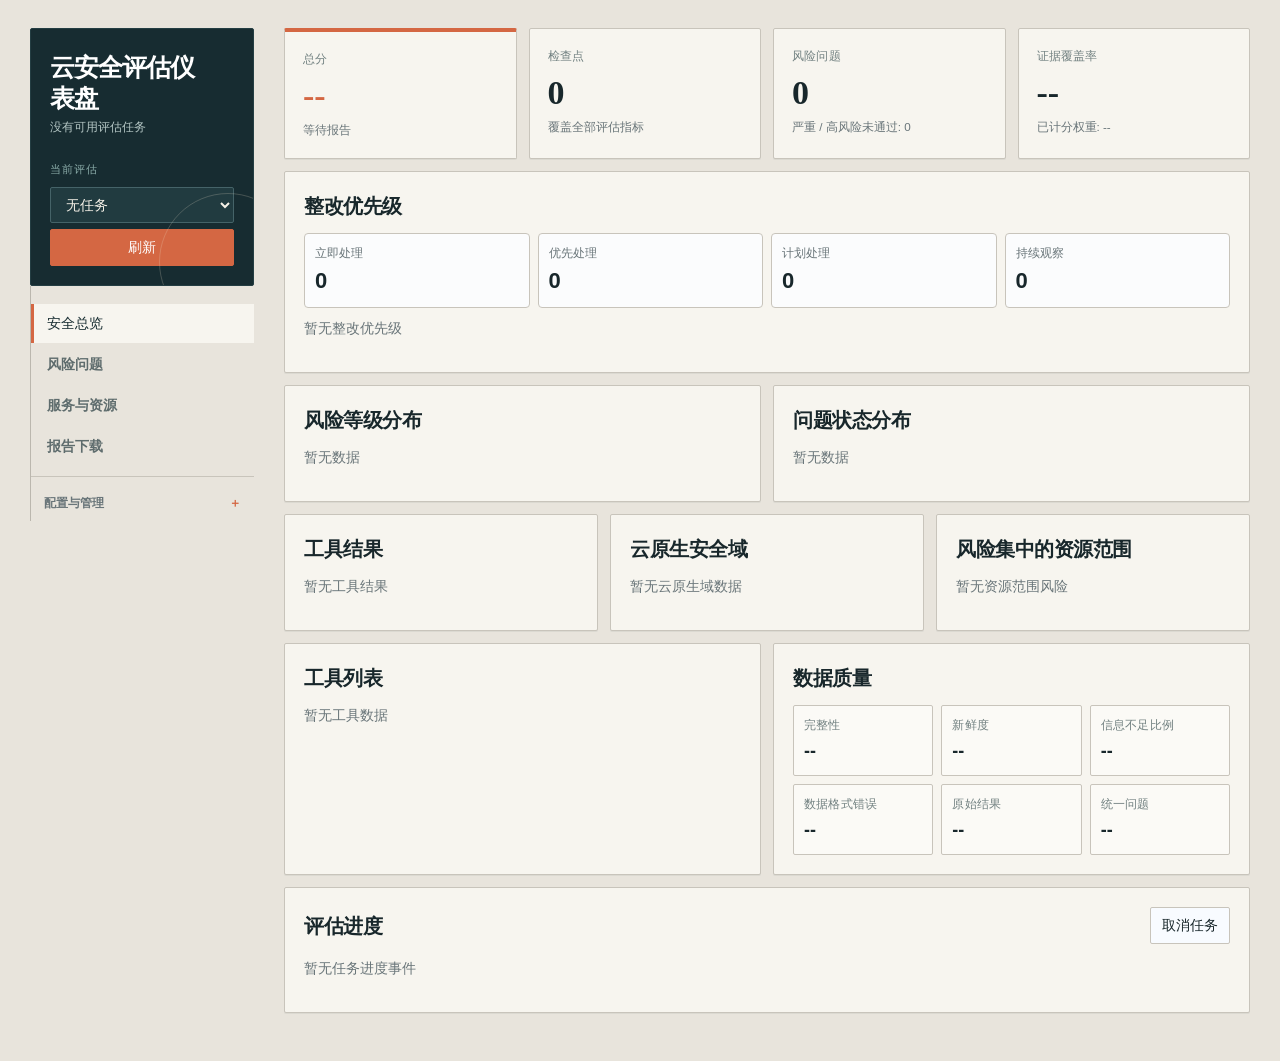
==== apps/web/static/index.html @ 87f77dbb "fix: remove middleware concepts from frontend navigation" ====
<!doctype html>
<html lang="zh-CN">
  <head>
    <meta charset="utf-8" />
    <meta name="viewport" content="width=device-width, initial-scale=1" />
    <title>云安全评估仪表盘</title>
    <link rel="stylesheet" href="./styles.css" />
  </head>
  <body>
    <div class="app-shell">
      <header class="topbar">
        <div>
          <h1>云安全评估仪表盘</h1>
          <p id="taskMeta">等待加载评估任务</p>
        </div>
        <div class="task-picker">
          <label for="taskSelect">当前评估</label>
          <select id="taskSelect"></select>
          <button id="refreshBtn" type="button">刷新</button>
        </div>
      </header>

      <nav class="tabs" aria-label="工作台页面">
        <button class="tab active" data-route="overview" type="button">安全总览</button>
        <button class="tab tab-outcome" data-route="findings" type="button">风险问题</button>
        <button class="tab tab-outcome" data-route="observability" type="button">服务与资源</button>
        <button class="tab tab-outcome" data-route="report" type="button">报告下载</button>
        <details class="nav-secondary">
          <summary>配置与管理</summary>
          <div class="nav-secondary-list">
            <button class="tab tab-secondary" data-route="targets" type="button">目标设置</button>
            <button class="tab tab-secondary" data-route="cloudnative" type="button">云原生检查</button>
            <button class="tab tab-secondary" data-route="api" type="button">API 工具</button>
            <button class="tab tab-secondary" data-route="smart" type="button">智算云工具</button>
            <button class="tab tab-secondary" data-route="metrics" type="button">评估指标</button>
          </div>
        </details>
      </nav>

      <main>
        <section id="overview" class="view active">
          <div class="summary-grid">
            <article class="metric-card score-card">
              <span>总分</span>
              <strong id="overallScore">--</strong>
              <small id="conclusion">--</small>
            </article>
            <article class="metric-card"><span>检查点</span><strong id="checkpointTotal">--</strong><small>覆盖全部评估指标</small></article>
            <article class="metric-card"><span>风险问题</span><strong id="findingTotal">--</strong><small id="criticalHigh">--</small></article>
            <article class="metric-card"><span>证据覆盖率</span><strong id="evidenceCoverage">--</strong><small id="scoredWeight">--</small></article>
          </div>
          <section class="panel remediation-panel">
            <h2>整改优先级</h2>
            <div id="prioritySummary" class="priority-summary"></div>
            <div id="priorityList" class="priority-list"></div>
          </section>
          <div class="dashboard-grid two">
            <section class="panel"><h2>风险等级分布</h2><div id="severityBars" class="bars"></div></section>
            <section class="panel"><h2>问题状态分布</h2><div id="statusBars" class="bars"></div></section>
          </div>
          <div class="dashboard-grid three">
            <section class="panel"><h2>工具结果</h2><div id="toolScoreGrid" class="score-list"></div></section>
            <section class="panel"><h2>云原生安全域</h2><div id="domainRadar" class="domain-list"></div></section>
            <section class="panel"><h2>风险集中的资源范围</h2><div id="namespaceRisks" class="risk-list"></div></section>
          </div>
          <div class="dashboard-grid two">
            <section class="panel"><h2>工具列表</h2><div id="toolList" class="tool-list"></div></section>
            <section class="panel"><h2>数据质量</h2><div id="qualityGrid" class="quality-grid"></div></section>
          </div>
          <section class="panel progress-panel">
            <div class="section-head"><h2>评估进度</h2><button id="cancelTaskBtn" type="button">取消任务</button></div>
            <div id="progressTimeline" class="timeline"></div>
          </section>
        </section>

        <section id="observability" class="view">
          <div class="feature-hero observability-hero">
            <div>
              <span class="eyebrow">服务关系与风险定位</span>
              <h2>看清服务如何互相影响</h2>
              <p>用更直观的方式查看服务、资源和权限风险。链路数据接入后，可继续查看一次请求经过了哪些服务、哪里耗时、哪里出错。</p>
            </div>
            <div class="hero-badge"><strong id="observabilityAssetCount">--</strong><span>关联资源</span></div>
          </div>
          <div id="observabilityStats" class="summary-grid compact-grid"></div>
          <div class="observability-grid">
            <section class="panel topology-panel">
              <div class="section-head"><div><span class="eyebrow">资源关系</span><h2>服务与资源分布</h2></div><span class="muted">依据当前评估结果</span></div>
              <div class="topology-legend"><span><i class="legend-dot safe"></i>正常</span><span><i class="legend-dot risk"></i>存在风险</span><span><i class="legend-dot unknown"></i>信息不足</span></div>
              <div id="serviceTopology" class="service-topology"></div>
            </section>
            <section class="panel trace-panel">
              <div class="section-head"><div><span class="eyebrow">调用链路</span><h2>一次请求的经过</h2></div><span class="status-note">待接入链路数据</span></div>
              <div id="traceWaterfall" class="trace-waterfall"></div>
            </section>
          </div>
          <div class="observability-grid">
            <section class="panel asset-overview-panel">
              <div class="section-head"><div><span class="eyebrow">资源清单</span><h2>重点资源</h2></div><button class="ghost-button" data-route-jump="findings" type="button">查看全部问题</button></div>
              <div id="assetOverview" class="asset-overview"></div>
            </section>
            <section class="panel policy-overview-panel">
              <div class="section-head"><div><span class="eyebrow">访问权限</span><h2>权限风险摘要</h2></div><button class="ghost-button" data-route-jump="cloudnative" type="button">查看权限详情</button></div>
              <div id="policyOverview" class="policy-overview"></div>
            </section>
          </div>
        </section>


        <section id="targets" class="view">
          <div class="dashboard-grid two">
            <section class="panel">
              <h2>目标导入</h2>
              <div class="form-grid">
                <input id="targetName" type="text" placeholder="目标名称" value="PVE K8s 靶场" />
                <select id="targetMode" aria-label="连接方式">
                  <option value="pve_ssh">PVE 主机连接</option>
                  <option value="manifest">Manifest 目录</option>
                  <option value="kubeconfig">Kubeconfig 文件</option>
                </select>
                <input id="targetManifest" type="text" placeholder="配置目录路径" value="ops/cnsec-lab/manifests" />
                <input id="targetPveSsh" type="text" placeholder="PVE 主机别名" value="cloudnative-env" />
                <input id="targetControlPlane" type="text" placeholder="控制面 IP 地址" value="10.20.0.11" />
                <input id="targetSshKey" type="text" placeholder="SSH 密钥路径" value="/root/.ssh/agent_lab" />
                <input id="targetSshUser" type="text" placeholder="SSH 登录用户" value="agent" />
                <input id="targetLabels" type="text" placeholder='目标标签 JSON，例如 {"env":"demo"}' value='{"env":"demo"}' />
                <button id="createTargetBtn" type="button">保存目标</button>
              </div>
            </section>
            <section class="panel">
              <h2>创建评估任务</h2>
              <div class="form-grid">
                <select id="targetSelect"></select>
                <input id="newTaskId" type="text" placeholder="评估任务名称" value="dashboard-target-demo" />
                <select id="newTaskProfile">
                  <option value="all_tools_demo">全工具演示</option>
                  <option value="cloud_native_full">云原生全量检查</option>
                </select>
                <button id="createAssessmentBtn" type="button">创建并运行</button>
              </div>
            </section>
          </div>
          <section class="panel targets-panel">
            <h2>目标列表</h2>
            <div class="table-wrap"><table><thead><tr><th>编号</th><th>名称</th><th>类型</th><th>连接方式</th><th>连接状态</th><th>标签</th><th>操作</th></tr></thead><tbody id="targetRows"></tbody></table></div>
          </section>
        </section>

        <section id="cloudnative" class="view">
          <div class="section-head"><h2>云原生安全检查</h2><input id="checkpointSearch" type="search" placeholder="搜索二级模块或三级模块" /></div>
          <div class="table-wrap"><table><thead><tr><th>二级模块</th><th>三级模块</th><th>权重</th><th>状态</th><th>得分</th><th>问题数</th></tr></thead><tbody id="checkpointRows"></tbody></table></div>
          <section class="panel rbac-panel">
            <div class="section-head"><h2>权限关系</h2><span id="rbacSummary" class="muted">等待加载</span></div>
            <div class="filters rbac-filters">
              <input id="rbacSubjectFilter" type="search" placeholder="主体名称" />
              <input id="rbacResourceFilter" type="search" placeholder="资源名称" />
              <input id="rbacVerbFilter" type="search" placeholder="可执行操作" />
              <input id="rbacScopeFilter" type="search" placeholder="作用范围" />
              <label class="check-row"><input id="rbacDangerousOnly" type="checkbox" checked /> 仅显示高风险</label>
            </div>
            <div class="table-wrap"><table><thead><tr><th>主体</th><th>范围</th><th>角色</th><th>资源</th><th>操作</th><th>需要关注的原因</th></tr></thead><tbody id="rbacRows"></tbody></table></div>
          </section>
        </section>

        <section id="api" class="view">
          <section class="panel stub-panel">
            <h2>API 工具结果（待接入）</h2>
            <div id="apiStubStats" class="stub-grid"></div>
            <div id="apiStubDetails" class="stub-details"></div>
          </section>
        </section>

        <section id="smart" class="view">
          <section class="panel stub-panel">
            <h2>智算云工具结果（待接入）</h2>
            <div id="smartStubStats" class="stub-grid"></div>
            <div id="smartStubDetails" class="stub-details"></div>
          </section>
        </section>

        <section id="metrics" class="view">
          <section class="panel">
            <div class="section-head"><h2>新增手工指标</h2><span class="muted">用于补充标书变更、人工检查项或临时验收指标</span></div>
            <div class="form-grid metric-form">
              <input id="manualCheckpointId" type="text" placeholder="指标 ID，例如 MANUAL-1" />
              <input id="manualTenderNo" type="number" placeholder="标书序号" value="2001" />
              <input id="manualCheckpointName" type="text" placeholder="指标名称" />
              <input id="manualRuleGroup" type="text" placeholder="规则组，例如 MANUAL-RULE" />
              <input id="manualDomain" type="text" placeholder="指标域" value="人工补充指标" />
              <input id="manualWeight" type="number" step="0.1" min="0" placeholder="权重" value="1" />
              <input id="manualDimensions" type="text" placeholder='维度 JSON，例如 ["人工录入"]' value='["人工录入"]' />
              <input id="manualDataSources" type="text" placeholder='数据源 JSON，例如 ["operator"]' value='["operator"]' />
              <input id="manualApplicability" type="text" placeholder='适用范围 JSON，例如 {"scope":"demo"}' value='{"scope":"manual"}' />
              <input id="manualRuleEnabled" type="text" placeholder='规则启用 JSON，例如 {"MANUAL-RULE":true}' value='{}' />
              <label class="check-row"><input id="manualEnabled" type="checkbox" checked /> 启用</label>
              <button id="createCheckpointBtn" type="button">新增指标</button>
            </div>
          </section>
          <section class="panel">
            <div class="section-head"><h2>指标管理 / 权重</h2><span class="muted">保存权重后会重算当前任务报告摘要</span></div>
            <div class="table-wrap"><table><thead><tr><th>检查点</th><th>指标域</th><th>启用</th><th>当前权重</th><th>建议权重</th><th>适用范围</th><th>规则启用</th><th>操作</th></tr></thead><tbody id="metricRows"></tbody></table></div>
          </section>
        </section>

        <section id="findings" class="view">
          <section class="filters">
            <select id="toolFilter"><option value="">全部来源工具</option></select>
            <select id="checkpointFilter"><option value="">全部检查项</option></select>
            <select id="domainFilter"><option value="">全部安全域</option></select>
            <select id="severityFilter"><option value="">全部风险等级</option></select>
            <select id="statusFilter"><option value="">全部问题状态</option></select>
            <input id="namespaceFilter" type="search" placeholder="资源范围" />
            <input id="kindFilter" type="search" placeholder="资源类型" />
            <input id="nameFilter" type="search" placeholder="资源名称" />
            <input id="keywordFilter" type="search" placeholder="搜索问题" />
          </section>
          <div class="findings-layout">
            <div class="table-wrap"><table><thead><tr><th>风险等级</th><th>当前状态</th><th>检查项</th><th>来源工具</th><th>影响对象</th><th>问题描述</th></tr></thead><tbody id="findingRows"></tbody></table></div>
            <aside id="findingDetail" class="detail-panel"><h2>问题详情</h2><p class="muted">点击左侧问题查看发现依据与建议处理。</p></aside>
          </div>
        </section>

        <section id="report" class="view">
          <section class="panel">
            <div class="section-head"><h2>报告下载</h2><div class="actions"><a id="jsonLink" href="#" target="_blank" rel="noreferrer">下载 JSON</a><a id="markdownLink" href="#" target="_blank" rel="noreferrer">下载 Markdown</a><a id="htmlLink" href="#" target="_blank" rel="noreferrer">打开 HTML</a></div></div>
            <pre id="reportPreview" class="report-preview">等待加载报告</pre>
          </section>
        </section>
      </main>
    </div>
    <script src="./app.js"></script>
  </body>
</html>
---- apps/web/static/styles.css ----
:root {
  color-scheme: light;
  --bg: #f3f7fc;
  --panel: #ffffff;
  --ink: #13243a;
  --muted: #718096;
  --line: #dbe5f0;
  --accent: #246bce;
  --accent-2: #0d9c8d;
  --purple: #7565e8;
  --orange: #e8893d;
  --warn: #b66a0b;
  --bad: #c33b4b;
  --unknown: #718096;
}

* { box-sizing: border-box; }
body {
  margin: 0;
  background:
    radial-gradient(circle at 6% 0%, rgba(73, 143, 236, 0.12), transparent 28rem),
    radial-gradient(circle at 95% 10%, rgba(13, 156, 141, 0.1), transparent 25rem),
    var(--bg);
  color: var(--ink);
  font: 14px/1.5 Inter, ui-sans-serif, system-ui, -apple-system, BlinkMacSystemFont, "Segoe UI", sans-serif;
}

.app-shell { max-width: 1540px; margin: 0 auto; padding: 24px; }
.topbar {
  display: flex;
  align-items: center;
  justify-content: space-between;
  gap: 16px;
  padding: 22px 24px;
  background: linear-gradient(120deg, #102e51 0%, #174b79 58%, #167e82 100%);
  color: #fff;
  border: 1px solid rgba(255, 255, 255, 0.14);
  border-radius: 18px;
  box-shadow: 0 18px 40px rgba(24, 64, 111, 0.18);
}
h1, h2, h3, p { margin-top: 0; }
h1 { margin-bottom: 3px; font-size: 24px; letter-spacing: -0.02em; }
h2 { margin-bottom: 12px; font-size: 17px; letter-spacing: -0.01em; }
h3 { margin: 16px 0 8px; font-size: 12px; color: var(--muted); text-transform: uppercase; letter-spacing: .08em; }
.topbar p { margin-bottom: 0; color: #c8d9eb; }
.task-picker { display: flex; align-items: end; gap: 8px; }
label { display: block; margin-bottom: 4px; color: #dce8ef; font-size: 12px; }
select, input, button, a {
  min-height: 36px;
  border: 1px solid var(--line);
  border-radius: 9px;
  background: #fff;
  color: var(--ink);
  padding: 7px 11px;
  font: inherit;
}
button, a { cursor: pointer; text-decoration: none; transition: transform .16s ease, border-color .16s ease, box-shadow .16s ease, background .16s ease; }
button:hover, a:hover { transform: translateY(-1px); border-color: #9bb9da; box-shadow: 0 5px 14px rgba(31, 77, 127, .10); }
button { background: #f8fbff; }

.tabs { display: flex; gap: 8px; overflow-x: auto; padding: 16px 0 12px; }
.tab { flex: 0 0 auto; border-color: #cfddea; background: rgba(255,255,255,.72); }
.tab.active { background: var(--accent); border-color: var(--accent); color: #fff; box-shadow: 0 7px 18px rgba(36, 107, 206, .22); }
.tab-featured { font-weight: 700; }
.view { display: none; }
.view.active { display: block; animation: view-in .24s ease-out; }
@keyframes view-in { from { opacity: .2; transform: translateY(4px); } to { opacity: 1; transform: translateY(0); } }

.summary-grid {
  display: grid;
  grid-template-columns: repeat(4, minmax(0, 1fr));
  gap: 12px;
}
.metric-card, .panel {
  background: rgba(255, 255, 255, .94);
  border: 1px solid rgba(203, 218, 234, .9);
  border-radius: 14px;
  box-shadow: 0 8px 24px rgba(35, 73, 114, .06);
}
.metric-card { padding: 16px; min-height: 108px; }
.metric-card span, .quality-grid span, .stub-grid span { display: block; color: var(--muted); font-size: 12px; }
.metric-card strong { display: block; margin: 5px 0; font-size: 30px; line-height: 1.1; }
.metric-card small { color: var(--muted); }
.score-card strong { color: var(--accent); font-size: 40px; }
.panel { padding: 16px; }
.dashboard-grid { display: grid; gap: 12px; margin-top: 12px; }
.dashboard-grid.two { grid-template-columns: repeat(2, minmax(0, 1fr)); }
.dashboard-grid.three { grid-template-columns: repeat(3, minmax(0, 1fr)); }

.bar-row { display: grid; grid-template-columns: 92px 1fr 42px; align-items: center; gap: 8px; margin: 9px 0; }
.bar-row span { color: var(--muted); }
.bar-row div { height: 10px; background: #edf1f4; border-radius: 999px; overflow: hidden; }
.bar-row i { display: block; height: 100%; background: var(--accent); }
.bar-row b { text-align: right; }

.tool-list { display: grid; grid-template-columns: repeat(3, minmax(0, 1fr)); gap: 8px; }
.tool-item, .quality-grid div, .stub-grid div {
  border: 1px solid var(--line);
  border-radius: 4px;
  padding: 10px;
  background: #fbfcfd;
}
.tool-item strong { display: block; }
.tool-item small { color: var(--muted); }
.quality-grid, .stub-grid { display: grid; grid-template-columns: repeat(3, minmax(0, 1fr)); gap: 8px; }
.quality-grid strong, .stub-grid strong { display: block; margin-top: 4px; font-size: 18px; }
.score-list, .domain-list, .risk-list { display: grid; gap: 8px; }
.score-row, .risk-row {
  display: grid;
  grid-template-columns: minmax(0, 1fr) auto;
  gap: 4px 8px;
  align-items: center;
  border: 1px solid var(--line);
  border-radius: 4px;
  padding: 9px 10px;
  background: #fbfcfd;
}
.score-row strong, .risk-row strong { overflow: hidden; text-overflow: ellipsis; white-space: nowrap; }
.score-row span, .risk-row span { color: var(--muted); font-size: 12px; }
.score-row b, .risk-row b { grid-row: span 2; color: var(--accent); font-size: 12px; text-align: right; }
.domain-row {
  display: grid;
  grid-template-columns: minmax(120px, 1fr) minmax(100px, 1.2fr) 48px;
  gap: 8px;
  align-items: center;
  border: 1px solid var(--line);
  border-radius: 4px;
  padding: 9px 10px;
  background: #fbfcfd;
}
.domain-row span { overflow: hidden; text-overflow: ellipsis; white-space: nowrap; }
.domain-row div { height: 10px; background: #edf1f4; border-radius: 999px; overflow: hidden; }
.domain-row i { display: block; height: 100%; background: var(--accent-2); }
.domain-row b { text-align: right; }
.domain-row small { grid-column: 1 / -1; color: var(--muted); }

.section-head { display: flex; align-items: center; justify-content: space-between; gap: 12px; margin-bottom: 10px; }
.section-head h2 { margin-bottom: 0; }
.section-head input { min-width: 280px; }
.muted, .empty { color: var(--muted); }

.table-wrap {
  width: 100%;
  overflow: auto;
  background: var(--panel);
  border: 1px solid var(--line);
  border-radius: 6px;
}
table { width: 100%; border-collapse: collapse; min-width: 860px; }
th, td { padding: 9px 10px; border-bottom: 1px solid var(--line); text-align: left; vertical-align: top; }
th { position: sticky; top: 0; background: #f6f8fa; color: #495564; font-size: 12px; z-index: 1; }
tbody tr:hover { background: #f5fafc; }
code { padding: 1px 4px; border-radius: 3px; background: #eef3f6; color: #24465a; }

.filters {
  display: grid;
  grid-template-columns: repeat(9, minmax(112px, 1fr));
  gap: 8px;
  margin-bottom: 10px;
}
.findings-layout { display: grid; grid-template-columns: minmax(0, 1.4fr) minmax(360px, 0.6fr); gap: 12px; align-items: start; }
.detail-panel {
  position: sticky;
  top: 12px;
  max-height: calc(100vh - 24px);
  overflow: auto;
  background: var(--panel);
  border: 1px solid var(--line);
  border-radius: 6px;
  padding: 14px;
}
.detail-panel pre, .report-preview {
  white-space: pre-wrap;
  word-break: break-word;
  background: #101820;
  color: #d9e7ef;
  border-radius: 4px;
  padding: 12px;
  overflow: auto;
}
.detail-tags { display: flex; flex-wrap: wrap; gap: 6px; }
.detail-head {
  display: flex;
  align-items: start;
  justify-content: space-between;
  gap: 10px;
}
.detail-head h2 { min-width: 0; overflow-wrap: anywhere; }
.asset-card {
  border: 1px solid var(--line);
  border-radius: 4px;
  padding: 10px;
  background: #fbfcfd;
}
.asset-card strong, .asset-card span { display: block; overflow-wrap: anywhere; }
.asset-card span { margin-top: 2px; color: var(--muted); font-size: 12px; }
.related-findings { display: grid; gap: 7px; }
.related-finding {
  display: grid;
  grid-template-columns: auto auto minmax(0, 1fr);
  gap: 6px;
  align-items: center;
  width: 100%;
  text-align: left;
  background: #fbfcfd;
}
.related-finding strong {
  overflow: hidden;
  text-overflow: ellipsis;
  white-space: nowrap;
}

.pill, .sev {
  display: inline-flex;
  align-items: center;
  min-height: 22px;
  padding: 2px 7px;
  border-radius: 999px;
  font-size: 12px;
  font-weight: 700;
}
.pill.pass { background: #e7f5ed; color: var(--accent-2); }
.pill.fail { background: #fde8e7; color: var(--bad); }
.pill.warn { background: #fff3df; color: var(--warn); }
.pill.unknown, .pill.not_applicable { background: #edf1f4; color: var(--unknown); }
.sev.critical, .sev.high { background: #fde8e7; color: var(--bad); }
.sev.medium { background: #fff3df; color: var(--warn); }
.sev.low { background: #e7f5ed; color: var(--accent-2); }
.sev.info { background: #e8f2f8; color: var(--accent); }

.stub-panel p { color: var(--muted); max-width: 760px; }
.stub-details { margin-top: 12px; }
.stub-meta {
  display: grid;
  grid-template-columns: minmax(260px, 0.8fr) minmax(260px, 1fr);
  gap: 12px;
  margin-bottom: 12px;
}
.stub-meta pre {
  min-height: 118px;
  margin: 0;
  white-space: pre-wrap;
  word-break: break-word;
  background: #101820;
  color: #d9e7ef;
  border-radius: 4px;
  padding: 12px;
  overflow: auto;
}
.tag-list { display: flex; flex-wrap: wrap; gap: 6px; }
.tag-list span {
  border: 1px solid var(--line);
  border-radius: 999px;
  padding: 4px 8px;
  background: #fbfcfd;
  color: var(--muted);
  font-size: 12px;
}
.rbac-panel { margin-top: 12px; }
.progress-panel { margin-top: 12px; }
.targets-panel { margin-top: 12px; }
.form-grid {
  display: grid;
  grid-template-columns: repeat(2, minmax(0, 1fr));
  gap: 8px;
}
.form-grid button { justify-self: start; }
.metric-form { margin-bottom: 4px; }
.check-row {
  display: inline-flex;
  align-items: center;
  gap: 8px;
  min-height: 34px;
  margin: 0;
  color: var(--ink);
}
.check-row input { min-height: 0; }
.wide-input { min-width: 260px; width: 100%; }
.save-checkpoint-meta { margin-left: 6px; }
.timeline { display: grid; gap: 8px; }
.remediation-panel { margin-top: 12px; }
.priority-summary {
  display: grid;
  grid-template-columns: repeat(4, minmax(0, 1fr));
  gap: 8px;
  margin-bottom: 10px;
}
.priority-summary div {
  border: 1px solid var(--line);
  border-radius: 4px;
  padding: 10px;
  background: #fbfcfd;
}
.priority-summary span { display: block; color: var(--muted); font-size: 12px; }
.priority-summary strong { display: block; margin-top: 2px; font-size: 22px; }
.priority-list { display: grid; gap: 8px; }
.priority-row {
  display: grid;
  grid-template-columns: 42px minmax(0, 1fr) minmax(180px, 0.4fr);
  gap: 4px 10px;
  border: 1px solid var(--line);
  border-radius: 4px;
  padding: 9px 10px;
  background: #fbfcfd;
}
.priority-row strong { color: var(--accent); }
.priority-row span, .priority-row small {
  overflow: hidden;
  text-overflow: ellipsis;
  white-space: nowrap;
}
.priority-row small { color: var(--muted); text-align: right; }
.priority-row p {
  grid-column: 2 / -1;
  margin: 0;
  color: var(--muted);
}
.priority-row.p0 { border-color: #f3b5b0; background: #fff5f4; }
.priority-row.p1 { border-color: #f7c982; background: #fff8ec; }
.timeline-row {
  display: grid;
  grid-template-columns: 58px 170px 1fr 190px;
  gap: 10px;
  align-items: center;
  border: 1px solid var(--line);
  border-radius: 4px;
  padding: 8px 10px;
  background: #fbfcfd;
}
.timeline-row span { color: var(--accent); font-weight: 800; }
.timeline-row strong { font-size: 13px; }
.timeline-row p { margin: 0; color: var(--ink); }
.timeline-row small { color: var(--muted); text-align: right; }
.timeline-row.canceled, .timeline-row.cancelled { border-color: #f3b5b0; background: #fff5f4; }
.actions { display: flex; gap: 8px; }
.actions a { background: var(--accent); color: #fff; border-color: var(--accent); }
td input { width: 110px; background: #f6f8fa; }

.feature-hero {
  display: flex;
  align-items: center;
  justify-content: space-between;
  gap: 22px;
  min-height: 170px;
  padding: 26px 30px;
  color: #fff;
  border-radius: 18px;
  background: linear-gradient(118deg, #12345d 0%, #2366a7 60%, #15958d 100%);
  box-shadow: 0 18px 34px rgba(24, 75, 123, .18);
  overflow: hidden;
  position: relative;
}
.feature-hero::after {
  content: "";
  width: 280px;
  height: 280px;
  position: absolute;
  right: 7%;
  top: -120px;
  border: 1px solid rgba(255,255,255,.18);
  border-radius: 50%;
  box-shadow: 0 0 0 30px rgba(255,255,255,.04), 0 0 0 60px rgba(255,255,255,.03);
}
.feature-hero > div:first-child { max-width: 790px; position: relative; z-index: 1; }
.feature-hero h2 { margin: 8px 0 6px; font-size: 29px; letter-spacing: -.03em; }
.feature-hero p { margin: 0; color: #d5e6f5; max-width: 720px; }
.eyebrow { color: #69d6d0; font-size: 11px; font-weight: 800; letter-spacing: .13em; }
.feature-hero .eyebrow { color: #9ee6e1; }
.hero-badge {
  min-width: 132px;
  padding: 16px;
  text-align: center;
  border: 1px solid rgba(255,255,255,.22);
  border-radius: 14px;
  background: rgba(7, 31, 59, .2);
  position: relative;
  z-index: 1;
}
.hero-badge strong { display: block; font-size: 30px; line-height: 1.1; }
.hero-badge span { display: block; margin-top: 5px; color: #c5e0ec; font-size: 12px; }
.compact-grid { margin-top: 12px; grid-template-columns: repeat(4, minmax(0, 1fr)); }
.summary-stat { min-height: 108px; padding: 16px; border: 1px solid var(--line); border-radius: 14px; background: rgba(255,255,255,.94); box-shadow: 0 8px 24px rgba(35,73,114,.05); }
.summary-stat span, .summary-stat small { display: block; color: var(--muted); }
.summary-stat strong { display: block; margin: 7px 0 2px; font-size: 27px; letter-spacing: -.03em; }
.summary-stat.blue { border-top: 3px solid var(--accent); }
.summary-stat.green { border-top: 3px solid var(--accent-2); }
.summary-stat.purple { border-top: 3px solid var(--purple); }
.summary-stat.orange { border-top: 3px solid var(--orange); }
.ghost-button { border-color: #ccdaed; color: var(--accent); background: #f6faff; }
@media (max-width: 1040px) {
  .summary-grid, .dashboard-grid.two, .dashboard-grid.three, .findings-layout { grid-template-columns: 1fr; }
  .filters { grid-template-columns: repeat(2, minmax(0, 1fr)); }
  .tool-list, .quality-grid, .stub-grid { grid-template-columns: repeat(2, minmax(0, 1fr)); }
  .stub-meta { grid-template-columns: 1fr; }
  .form-grid { grid-template-columns: 1fr; }
  .timeline-row { grid-template-columns: 58px 1fr; }
  .priority-summary { grid-template-columns: repeat(2, minmax(0, 1fr)); }
  .priority-row { grid-template-columns: 42px minmax(0, 1fr); }
  .priority-row small, .priority-row p { grid-column: 2; text-align: left; }
  .timeline-row p, .timeline-row small { grid-column: 2; text-align: left; }
  .detail-panel { position: static; max-height: none; }
}

@media (max-width: 640px) {
  .app-shell { padding: 10px; }
  .topbar { align-items: stretch; flex-direction: column; }
  .task-picker { align-items: stretch; flex-wrap: wrap; }
  .task-picker select { flex: 1 1 180px; }
  .summary-grid, .filters, .tool-list, .quality-grid, .stub-grid { grid-template-columns: 1fr; }
  .priority-summary { grid-template-columns: 1fr; }
  .section-head { align-items: stretch; flex-direction: column; }
  .section-head input { min-width: 0; width: 100%; }
  .feature-hero { align-items: stretch; flex-direction: column; padding: 22px; }
  .feature-hero h2 { font-size: 24px; }
  .hero-badge { align-self: flex-start; }
}

/* Evidence room direction: a restrained audit console instead of a generic SaaS card kit. */
:root {
  --bg: #e8e4dc;
  --panel: #f7f5ef;
  --ink: #18272b;
  --muted: #697579;
  --line: #c8c4bb;
  --accent: #d46743;
  --accent-2: #197d78;
  --purple: #596287;
  --orange: #d46743;
  --warn: #a95a2e;
  --bad: #a8423f;
  --unknown: #7b8585;
}

body {
  background: #e8e4dc;
  color: var(--ink);
  font-family: "Noto Sans SC", "PingFang SC", "Microsoft YaHei", sans-serif;
}

.app-shell {
  display: grid;
  grid-template-columns: 224px minmax(0, 1fr);
  grid-template-rows: auto 1fr;
  gap: 0 30px;
  max-width: 1640px;
  padding: 28px 30px 48px;
}

.topbar {
  position: relative;
  grid-column: 1;
  grid-row: 1;
  display: block;
  min-height: 172px;
  padding: 23px 19px 19px;
  overflow: hidden;
  border: 1px solid #243e43;
  border-radius: 2px;
  background: #172c31;
  box-shadow: none;
}

.topbar::after {
  content: "";
  position: absolute;
  right: -44px;
  bottom: -46px;
  width: 136px;
  height: 136px;
  border: 1px solid rgba(236, 224, 201, .22);
  border-radius: 50%;
}

h1, h2, h3 {
  font-family: "Noto Serif SC", "Songti SC", "SimSun", serif;
}

h1 {
  max-width: 160px;
  font-size: 25px;
  line-height: 1.25;
  letter-spacing: -.04em;
}

.topbar p {
  max-width: 180px;
  color: #b4c6c4;
  font-size: 12px;
}

.task-picker {
  display: grid;
  grid-template-columns: 1fr;
  align-items: stretch;
  gap: 6px;
  margin-top: 25px;
}

.task-picker label {
  color: #89aaa7;
  font-size: 11px;
  letter-spacing: .08em;
  text-transform: none;
}

.task-picker select {
  min-width: 0;
  border-color: #456368;
  border-radius: 2px;
  background: #213b40;
  color: #f5f1e7;
}

.task-picker button {
  border-color: var(--accent);
  border-radius: 2px;
  background: var(--accent);
  color: #fff;
}

.tabs {
  position: sticky;
  top: 28px;
  z-index: 3;
  grid-column: 1;
  grid-row: 2;
  align-self: start;
  display: flex;
  flex-direction: column;
  gap: 2px;
  padding: 18px 0 0;
  overflow: visible;
  border-left: 1px solid #bbb7ae;
}

.tab {
  width: 100%;
  min-height: 39px;
  padding: 9px 13px;
  border: 0;
  border-left: 3px solid transparent;
  border-radius: 0;
  background: transparent;
  color: #5e6c6d;
  text-align: left;
}

.tab:hover {
  border-left-color: #d8a188;
  background: rgba(255, 255, 255, .42);
  box-shadow: none;
  transform: none;
}

.tab.active {
  border-left-color: var(--accent);
  background: #f7f5ef;
  color: #172c31;
  box-shadow: none;
}

main {
  grid-column: 2;
  grid-row: 1 / 3;
  min-width: 0;
}

.view.active {
  animation: none;
}

select, input, button, a {
  border-radius: 2px;
}

button, a {
  transition: background .15s ease, border-color .15s ease, color .15s ease;
}

button:hover, a:hover {
  transform: none;
  box-shadow: none;
}

button:focus-visible, a:focus-visible, select:focus-visible, input:focus-visible {
  outline: 3px solid rgba(212, 103, 67, .32);
  outline-offset: 2px;
}

.metric-card, .panel, .summary-stat {
  border-radius: 2px;
  border-color: var(--line);
  background: var(--panel);
  box-shadow: 0 1px 0 rgba(24, 39, 43, .06);
}

.metric-card {
  min-height: 118px;
  padding: 18px;
}

.metric-card span, .quality-grid span, .stub-grid span {
  color: #718080;
  letter-spacing: .02em;
}

.metric-card strong {
  margin: 9px 0 5px;
  font-family: "Noto Serif SC", "Songti SC", "SimSun", serif;
  font-size: 34px;
  font-weight: 700;
}

.score-card {
  border-top: 4px solid var(--accent);
}

.score-card strong {
  color: var(--accent);
}

.panel {
  padding: 19px;
}

.section-head {
  margin-bottom: 14px;
}

.section-head h2, h2 {
  font-size: 20px;
  letter-spacing: -.025em;
}

.bar-row div, .domain-row div {
  height: 8px;
  border-radius: 0;
  background: #d9d8d1;
}

.bar-row i {
  background: var(--accent);
}

.tool-item, .quality-grid div, .stub-grid div, .score-row, .risk-row, .domain-row, .priority-row, .timeline-row {
  border-radius: 2px;
  border-color: var(--line);
  background: #fbfaf6;
}

.feature-hero {
  min-height: 188px;
  padding: 30px 32px;
  border-radius: 2px;
  background: #1b3539;
  box-shadow: none;
}

.feature-hero::after {
  right: 7%;
  top: -154px;
  width: 320px;
  height: 320px;
  border-color: rgba(255, 240, 220, .23);
  box-shadow: 0 0 0 36px rgba(255, 240, 220, .045), 0 0 0 72px rgba(255, 240, 220, .025);
}

.feature-hero h2 {
  margin: 10px 0 8px;
  font-size: 34px;
  letter-spacing: -.05em;
}

.feature-hero p {
  max-width: 680px;
  color: #c4d2ce;
}

.eyebrow {
  color: #8bb8ad;
  font-size: 10px;
  letter-spacing: .1em;
}

.hero-badge {
  min-width: 142px;
  border: 1px solid #55716f;
  border-radius: 2px;
  background: transparent;
}

.hero-badge strong {
  font-family: "Noto Serif SC", "Songti SC", "SimSun", serif;
}

.hero-badge span {
  color: #a9c0bb;
}


@media (max-width: 1040px) {
  .app-shell {
    grid-template-columns: 190px minmax(0, 1fr);
    gap: 0 20px;
  }
}

@media (max-width: 700px) {
  .app-shell {
    display: block;
    padding: 16px;
  }

  .topbar {
    min-height: auto;
    margin-bottom: 10px;
  }

  .topbar h1, .topbar p {
    max-width: none;
  }

  .task-picker {
    grid-template-columns: 1fr auto;
    align-items: end;
  }

  .task-picker label {
    grid-column: 1 / -1;
  }

  .tabs {
    position: static;
    flex-direction: row;
    gap: 4px;
    margin-bottom: 16px;
    padding: 0;
    overflow-x: auto;
    border-left: 0;
    border-bottom: 1px solid var(--line);
  }

  .tab {
    width: auto;
    white-space: nowrap;
    border-left: 0;
    border-bottom: 3px solid transparent;
  }

  .tab.active, .tab:hover {
    border-left: 0;
    border-bottom-color: var(--accent);
  }

  .feature-hero {
    align-items: stretch;
    flex-direction: column;
    padding: 24px;
  }

  .feature-hero h2 {
    font-size: 29px;
  }

  .hero-badge {
    align-self: flex-start;
  }

}

@media (prefers-reduced-motion: reduce) {
  *, *::before, *::after {
    scroll-behavior: auto !important;
    transition-duration: .01ms !important;
    animation-duration: .01ms !important;
  }
}

.observability-hero {
  background: #2b4c4e;
}

.observability-grid {
  display: grid;
  grid-template-columns: minmax(0, 1.2fr) minmax(360px, .8fr);
  gap: 14px;
  margin-top: 14px;
}

.topology-panel, .trace-panel, .asset-overview-panel, .policy-overview-panel {
  min-width: 0;
}

.topology-legend {
  display: flex;
  flex-wrap: wrap;
  gap: 14px;
  margin: -2px 0 14px;
  color: var(--muted);
  font-size: 12px;
}

.topology-legend span {
  display: inline-flex;
  align-items: center;
  gap: 5px;
}

.legend-dot {
  display: inline-block;
  width: 8px;
  height: 8px;
  border-radius: 50%;
  background: var(--accent-2);
}

.legend-dot.risk { background: var(--bad); }
.legend-dot.unknown { background: var(--unknown); }

.topology-note {
  margin-bottom: 15px;
  color: var(--muted);
  font-size: 12px;
}

.topology-lanes {
  display: grid;
  grid-template-columns: minmax(0, 1fr) 24px minmax(0, 1fr) 24px minmax(0, 1fr);
  align-items: center;
  gap: 7px;
}

.topology-lane {
  min-height: 230px;
  padding: 11px;
  border: 1px solid var(--line);
  background: #eeefea;
}

.topology-lane h3 {
  margin: 0 0 9px;
  color: var(--ink);
  font-size: 13px;
  letter-spacing: 0;
  text-transform: none;
}

.topology-node {
  display: grid;
  grid-template-columns: 9px minmax(0, 1fr);
  gap: 4px 7px;
  align-items: center;
  margin-top: 7px;
  padding: 8px;
  border-left: 2px solid var(--accent-2);
  background: #fbfaf6;
}

.topology-node i {
  grid-row: span 2;
  width: 7px;
  height: 7px;
  border-radius: 50%;
  background: var(--accent-2);
}

.topology-node.risk {
  border-left-color: var(--bad);
}

.topology-node.risk i { background: var(--bad); }
.topology-node.warn { border-left-color: var(--warn); }
.topology-node.warn i { background: var(--warn); }
.topology-node.unknown { border-left-color: var(--unknown); }
.topology-node.unknown i { background: var(--unknown); }

.topology-node span, .topology-node small {
  color: var(--muted);
  font-size: 10px;
}

.topology-node strong {
  overflow: hidden;
  text-overflow: ellipsis;
  white-space: nowrap;
  font-size: 12px;
}

.topology-connector {
  width: 100%;
  height: 1px;
  background: var(--line);
}

.topology-empty {
  color: var(--muted);
  font-size: 12px;
}

.status-note {
  padding: 4px 7px;
  border: 1px solid #d6bda8;
  color: var(--warn);
  font-size: 11px;
}

.trace-waterfall {
  min-height: 286px;
}

.trace-empty {
  display: flex;
  min-height: 250px;
  align-items: center;
  flex-direction: column;
  justify-content: center;
  padding: 20px;
  text-align: center;
}

.trace-empty h3 {
  margin: 16px 0 6px;
  color: var(--ink);
  font-size: 18px;
  letter-spacing: 0;
  text-transform: none;
}

.trace-empty p {
  max-width: 370px;
  margin-bottom: 16px;
  color: var(--muted);
  font-size: 13px;
}

.trace-skeleton {
  display: flex;
  width: min(100%, 310px);
  flex-direction: column;
  gap: 8px;
}

.trace-skeleton i {
  display: block;
  height: 9px;
  border-radius: 0;
  background: #d6ddd8;
}

.trace-skeleton i:nth-child(1) { width: 92%; background: #a9d2c0; }
.trace-skeleton i:nth-child(2) { width: 70%; margin-left: 12%; background: #d8c9bd; }
.trace-skeleton i:nth-child(3) { width: 48%; margin-left: 27%; background: #d4d1b9; }

.asset-overview {
  display: grid;
  grid-template-columns: repeat(2, minmax(0, 1fr));
  gap: 8px;
}

.asset-overview-card {
  padding: 11px;
  border: 1px solid var(--line);
  border-left: 3px solid var(--accent-2);
  background: #fbfaf6;
}

.asset-overview-card.risk { border-left-color: var(--bad); }
.asset-overview-card.warn { border-left-color: var(--warn); }
.asset-overview-card.unknown { border-left-color: var(--unknown); }

.asset-overview-card div {
  display: flex;
  align-items: baseline;
  justify-content: space-between;
  gap: 8px;
}

.asset-overview-card span, .asset-overview-card small {
  color: var(--muted);
  font-size: 11px;
}

.asset-overview-card strong {
  overflow: hidden;
  text-overflow: ellipsis;
  white-space: nowrap;
  font-size: 13px;
}

.asset-overview-card b {
  display: block;
  margin-top: 7px;
  color: var(--ink);
  font-size: 11px;
}

.policy-kpis {
  display: grid;
  grid-template-columns: repeat(3, 1fr);
  gap: 8px;
  margin-bottom: 12px;
}

.policy-kpis div {
  padding: 10px;
  border-bottom: 2px solid var(--accent-2);
  background: #eef2ed;
}

.policy-kpis span {
  display: block;
  color: var(--muted);
  font-size: 11px;
}

.policy-kpis strong {
  display: block;
  margin-top: 4px;
  font-family: "Noto Serif SC", "Songti SC", "SimSun", serif;
  font-size: 22px;
}

.policy-kpis .danger-number { color: var(--bad); }

.policy-list {
  display: grid;
  gap: 6px;
}

.policy-list div {
  display: grid;
  grid-template-columns: minmax(0, 1fr) auto;
  gap: 3px 8px;
  padding: 8px 9px;
  border-left: 2px solid var(--bad);
  background: #f8eee9;
}

.policy-list strong, .policy-list span {
  overflow: hidden;
  text-overflow: ellipsis;
  white-space: nowrap;
}

.policy-list span, .policy-list b {
  color: var(--muted);
  font-size: 11px;
}

.policy-list b {
  grid-column: 1 / -1;
  font-weight: 500;
}

.trace-empty.compact {
  min-height: 130px;
  padding: 10px;
}

.trace-empty.compact h3 {
  margin-top: 0;
}

.trace-empty.compact p {
  margin-bottom: 0;
}

@media (max-width: 1040px) {
  .observability-grid {
    grid-template-columns: 1fr;
  }
}

@media (max-width: 700px) {
  .topology-lanes {
    grid-template-columns: 1fr;
  }

  .topology-lane {
    min-height: auto;
  }

  .topology-connector {
    width: 60%;
    justify-self: center;
    transform: none;
  }

  .asset-overview {
    grid-template-columns: 1fr;
  }
}

.tab-outcome {
  font-weight: 700;
}

.tab-secondary {
  color: #5f6c6b;
}

.nav-secondary {
  width: 100%;
  margin-top: 8px;
  padding-top: 8px;
  border-top: 1px solid var(--line);
}

.nav-secondary summary {
  padding: 9px 13px;
  color: var(--muted);
  cursor: pointer;
  font-size: 12px;
  font-weight: 700;
  list-style: none;
}

.nav-secondary summary::-webkit-details-marker {
  display: none;
}

.nav-secondary summary::after {
  float: right;
  content: "＋";
  color: var(--accent);
}

.nav-secondary[open] summary::after {
  content: "－";
}

.nav-secondary-list {
  display: grid;
  gap: 2px;
  margin-top: 3px;
}

.nav-secondary-list .tab {
  text-align: left;
}

@media (max-width: 700px) {
  .nav-secondary {
    position: relative;
    width: auto;
    min-width: 108px;
    margin-top: 0;
    padding-top: 0;
    border-top: 0;
  }

  .nav-secondary summary {
    border: 1px solid var(--line);
    background: rgba(255, 255, 255, .72);
    white-space: nowrap;
  }

  .nav-secondary-list {
    position: absolute;
    z-index: 10;
    top: calc(100% + 5px);
    left: 0;
    min-width: 158px;
    padding: 7px;
    border: 1px solid var(--line);
    background: #f7f5ef;
    box-shadow: 0 8px 20px rgba(23, 44, 49, .14);
  }
}

@media (max-width: 700px) {
  #findings .table-wrap table {
    width: 100%;
    min-width: 0;
    table-layout: fixed;
  }

  #findings th, #findings td {
    padding: 8px 5px;
    overflow-wrap: anywhere;
  }

  #findings th:nth-child(3), #findings td:nth-child(3),
  #findings th:nth-child(4), #findings td:nth-child(4) {
    display: none;
  }

  #findings th:nth-child(5), #findings td:nth-child(5) {
    width: 28%;
  }

  #findings th:nth-child(6), #findings td:nth-child(6) {
    width: 42%;
  }

  #cloudnative > .table-wrap table {
    width: 100%;
    min-width: 0;
    table-layout: fixed;
  }

  #cloudnative > .table-wrap th, #cloudnative > .table-wrap td {
    padding: 8px 5px;
    overflow-wrap: anywhere;
  }

  #cloudnative > .table-wrap th:nth-child(3), #cloudnative > .table-wrap td:nth-child(3),
  #cloudnative > .table-wrap th:nth-child(4), #cloudnative > .table-wrap td:nth-child(4) {
    display: none;
  }

  #targets .targets-panel table {
    min-width: 0;
  }

  #targets .targets-panel th:nth-child(1), #targets .targets-panel td:nth-child(1),
  #targets .targets-panel th:nth-child(3), #targets .targets-panel td:nth-child(3),
  #targets .targets-panel th:nth-child(5), #targets .targets-panel td:nth-child(5),
  #targets .targets-panel th:nth-child(6), #targets .targets-panel td:nth-child(6) {
    display: none;
  }

  .rbac-panel .table-wrap table {
    min-width: 680px;
  }
}
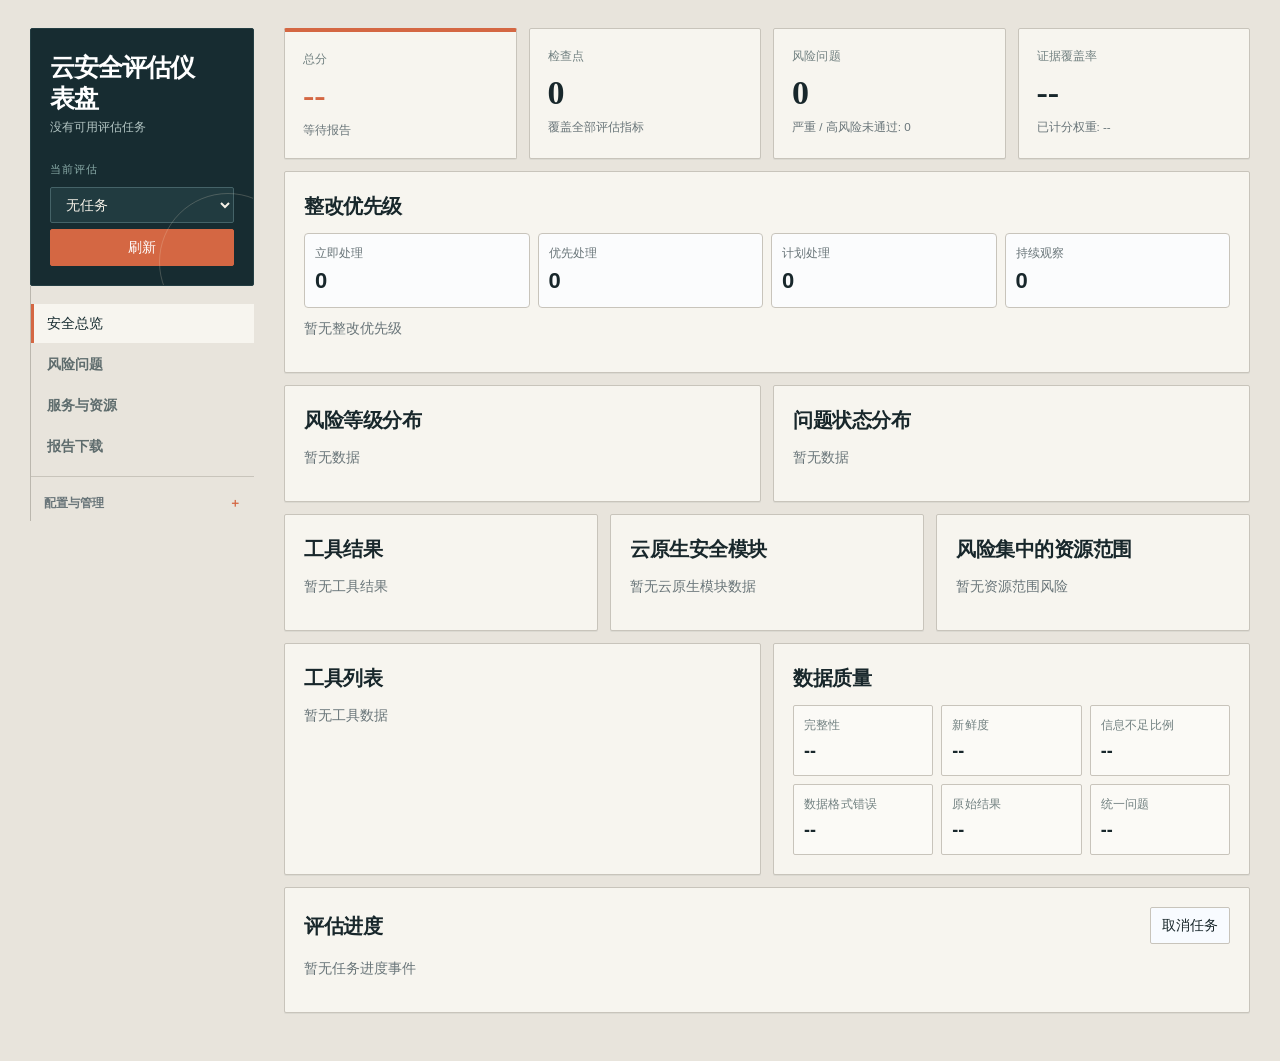
==== commit d33ae408: "fix: restrict security filter to cloud-native modules" ====
--- a/apps/web/static/index.html
+++ b/apps/web/static/index.html
@@ -60,7 +60,7 @@
           </div>
           <div class="dashboard-grid three">
             <section class="panel"><h2>工具结果</h2><div id="toolScoreGrid" class="score-list"></div></section>
-            <section class="panel"><h2>云原生安全域</h2><div id="domainRadar" class="domain-list"></div></section>
+            <section class="panel"><h2>云原生安全模块</h2><div id="domainRadar" class="domain-list"></div></section>
             <section class="panel"><h2>风险集中的资源范围</h2><div id="namespaceRisks" class="risk-list"></div></section>
           </div>
           <div class="dashboard-grid two">
@@ -206,7 +206,7 @@
           <section class="filters">
             <select id="toolFilter"><option value="">全部来源工具</option></select>
             <select id="checkpointFilter"><option value="">全部检查项</option></select>
-            <select id="domainFilter"><option value="">全部安全域</option></select>
+            <select id="domainFilter"><option value="">全部安全模块</option></select>
             <select id="severityFilter"><option value="">全部风险等级</option></select>
             <select id="statusFilter"><option value="">全部问题状态</option></select>
             <input id="namespaceFilter" type="search" placeholder="资源范围" />
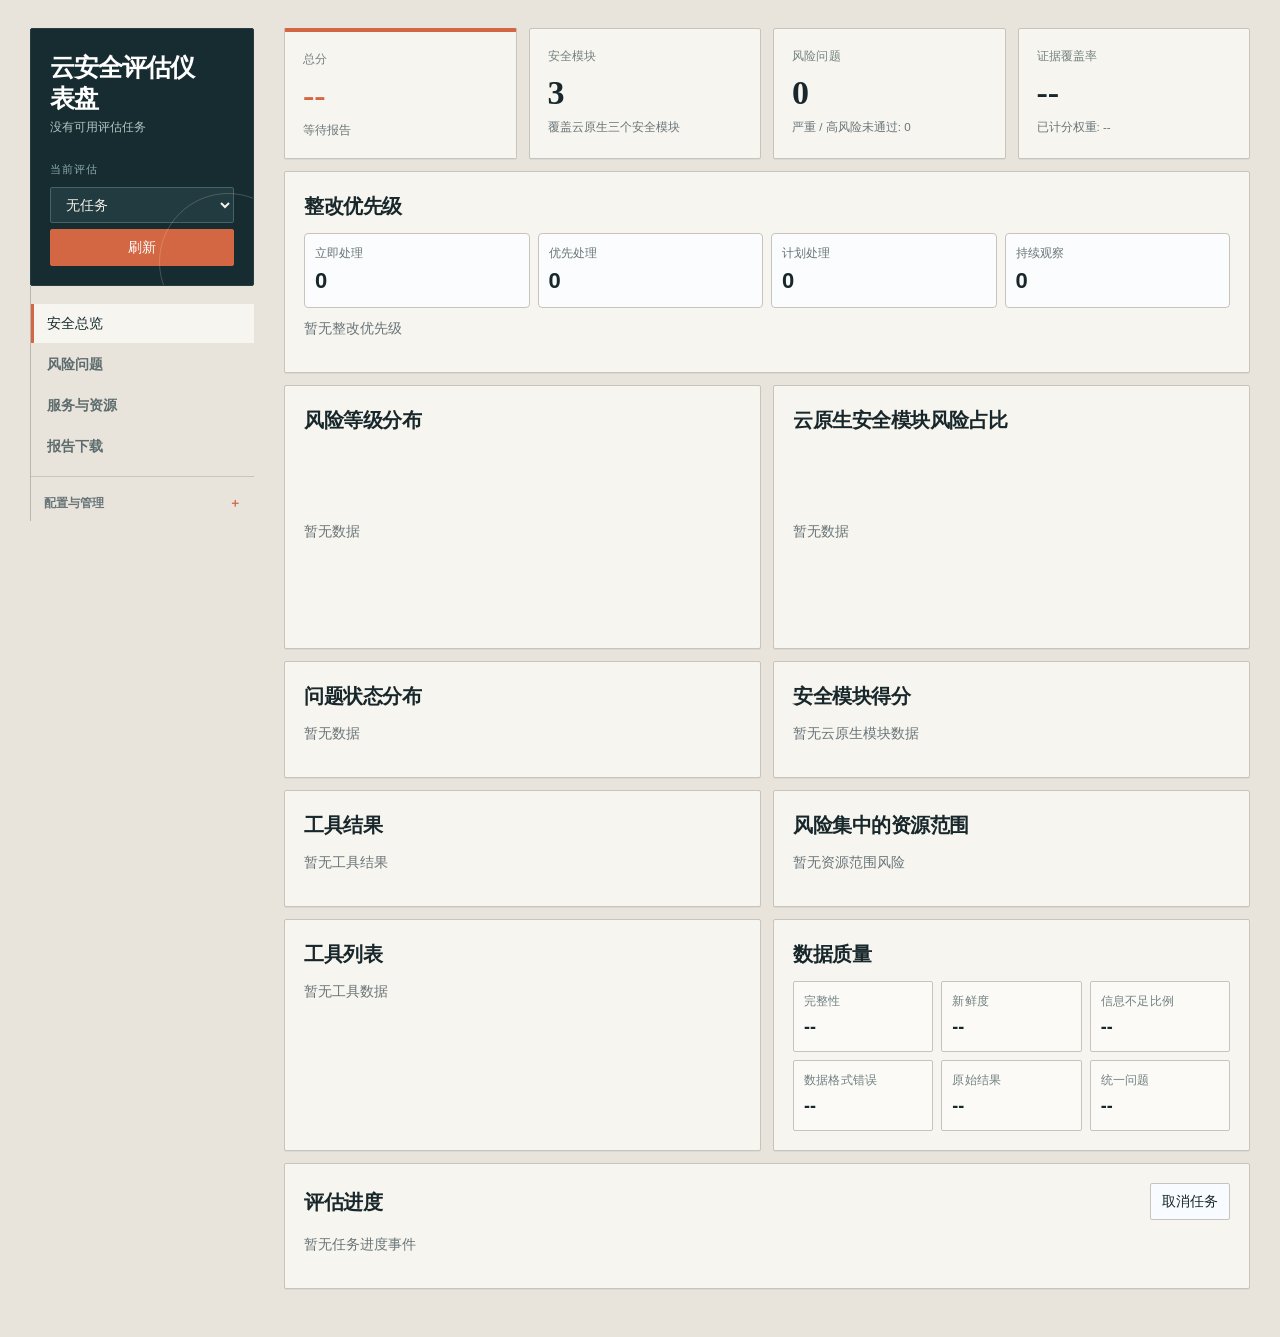
==== commit ed894367: "feat: add assessment composition charts" ====
--- a/apps/web/static/index.html
+++ b/apps/web/static/index.html
@@ -45,7 +45,7 @@
               <strong id="overallScore">--</strong>
               <small id="conclusion">--</small>
             </article>
-            <article class="metric-card"><span>检查点</span><strong id="checkpointTotal">--</strong><small>覆盖全部评估指标</small></article>
+            <article class="metric-card"><span>安全模块</span><strong id="checkpointTotal">--</strong><small>覆盖云原生三个安全模块</small></article>
             <article class="metric-card"><span>风险问题</span><strong id="findingTotal">--</strong><small id="criticalHigh">--</small></article>
             <article class="metric-card"><span>证据覆盖率</span><strong id="evidenceCoverage">--</strong><small id="scoredWeight">--</small></article>
           </div>
@@ -55,12 +55,15 @@
             <div id="priorityList" class="priority-list"></div>
           </section>
           <div class="dashboard-grid two">
-            <section class="panel"><h2>风险等级分布</h2><div id="severityBars" class="bars"></div></section>
+            <section class="panel"><h2>风险等级分布</h2><div id="severityDonut" class="donut-panel"></div></section>
+            <section class="panel"><h2>云原生安全模块风险占比</h2><div id="moduleDonut" class="donut-panel"></div></section>
+          </div>
+          <div class="dashboard-grid two">
             <section class="panel"><h2>问题状态分布</h2><div id="statusBars" class="bars"></div></section>
-          </div>
-          <div class="dashboard-grid three">
+            <section class="panel"><h2>安全模块得分</h2><div id="moduleScoreBars" class="domain-list"></div></section>
+          </div>
+          <div class="dashboard-grid two">
             <section class="panel"><h2>工具结果</h2><div id="toolScoreGrid" class="score-list"></div></section>
-            <section class="panel"><h2>云原生安全模块</h2><div id="domainRadar" class="domain-list"></div></section>
             <section class="panel"><h2>风险集中的资源范围</h2><div id="namespaceRisks" class="risk-list"></div></section>
           </div>
           <div class="dashboard-grid two">
@@ -205,7 +208,6 @@
         <section id="findings" class="view">
           <section class="filters">
             <select id="toolFilter"><option value="">全部来源工具</option></select>
-            <select id="checkpointFilter"><option value="">全部检查项</option></select>
             <select id="domainFilter"><option value="">全部安全模块</option></select>
             <select id="severityFilter"><option value="">全部风险等级</option></select>
             <select id="statusFilter"><option value="">全部问题状态</option></select>
@@ -215,7 +217,7 @@
             <input id="keywordFilter" type="search" placeholder="搜索问题" />
           </section>
           <div class="findings-layout">
-            <div class="table-wrap"><table><thead><tr><th>风险等级</th><th>当前状态</th><th>检查项</th><th>来源工具</th><th>影响对象</th><th>问题描述</th></tr></thead><tbody id="findingRows"></tbody></table></div>
+            <div class="table-wrap"><table><thead><tr><th>风险等级</th><th>当前状态</th><th>风险分类</th><th>来源工具</th><th>影响对象</th><th>问题描述</th></tr></thead><tbody id="findingRows"></tbody></table></div>
             <aside id="findingDetail" class="detail-panel"><h2>问题详情</h2><p class="muted">点击左侧问题查看发现依据与建议处理。</p></aside>
           </div>
         </section>
--- a/apps/web/static/styles.css
+++ b/apps/web/static/styles.css
@@ -93,6 +93,17 @@
 .bar-row i { display: block; height: 100%; background: var(--accent); }
 .bar-row b { text-align: right; }
 
+.donut-panel { display: grid; grid-template-columns: 164px minmax(0, 1fr); gap: 18px; align-items: center; min-height: 182px; }
+.donut-visual { width: 164px; height: 164px; display: grid; place-items: center; border-radius: 50%; position: relative; }
+.donut-visual::before { content: ""; position: absolute; inset: 22px; border-radius: 50%; background: var(--panel); }
+.donut-hole { position: relative; z-index: 1; display: grid; place-items: center; line-height: 1.2; }
+.donut-hole strong { font-size: 28px; }
+.donut-hole span { color: var(--muted); font-size: 12px; }
+.chart-legend { display: grid; gap: 8px; }
+.chart-legend div { display: grid; grid-template-columns: 10px minmax(0, 1fr) auto; gap: 7px; align-items: center; }
+.chart-legend i { width: 10px; height: 10px; border-radius: 50%; }
+.chart-legend span { overflow: hidden; line-height: 1.35; color: var(--muted); }
+
 .tool-list { display: grid; grid-template-columns: repeat(3, minmax(0, 1fr)); gap: 8px; }
 .tool-item, .quality-grid div, .stub-grid div {
   border: 1px solid var(--line);
@@ -116,7 +127,7 @@
   background: #fbfcfd;
 }
 .score-row strong, .risk-row strong { overflow: hidden; text-overflow: ellipsis; white-space: nowrap; }
-.score-row span, .risk-row span { color: var(--muted); font-size: 12px; }
+.domain-row span { overflow: hidden; line-height: 1.35; }
 .score-row b, .risk-row b { grid-row: span 2; color: var(--accent); font-size: 12px; text-align: right; }
 .domain-row {
   display: grid;
@@ -154,7 +165,7 @@
 
 .filters {
   display: grid;
-  grid-template-columns: repeat(9, minmax(112px, 1fr));
+  grid-template-columns: repeat(8, minmax(112px, 1fr));
   gap: 8px;
   margin-bottom: 10px;
 }
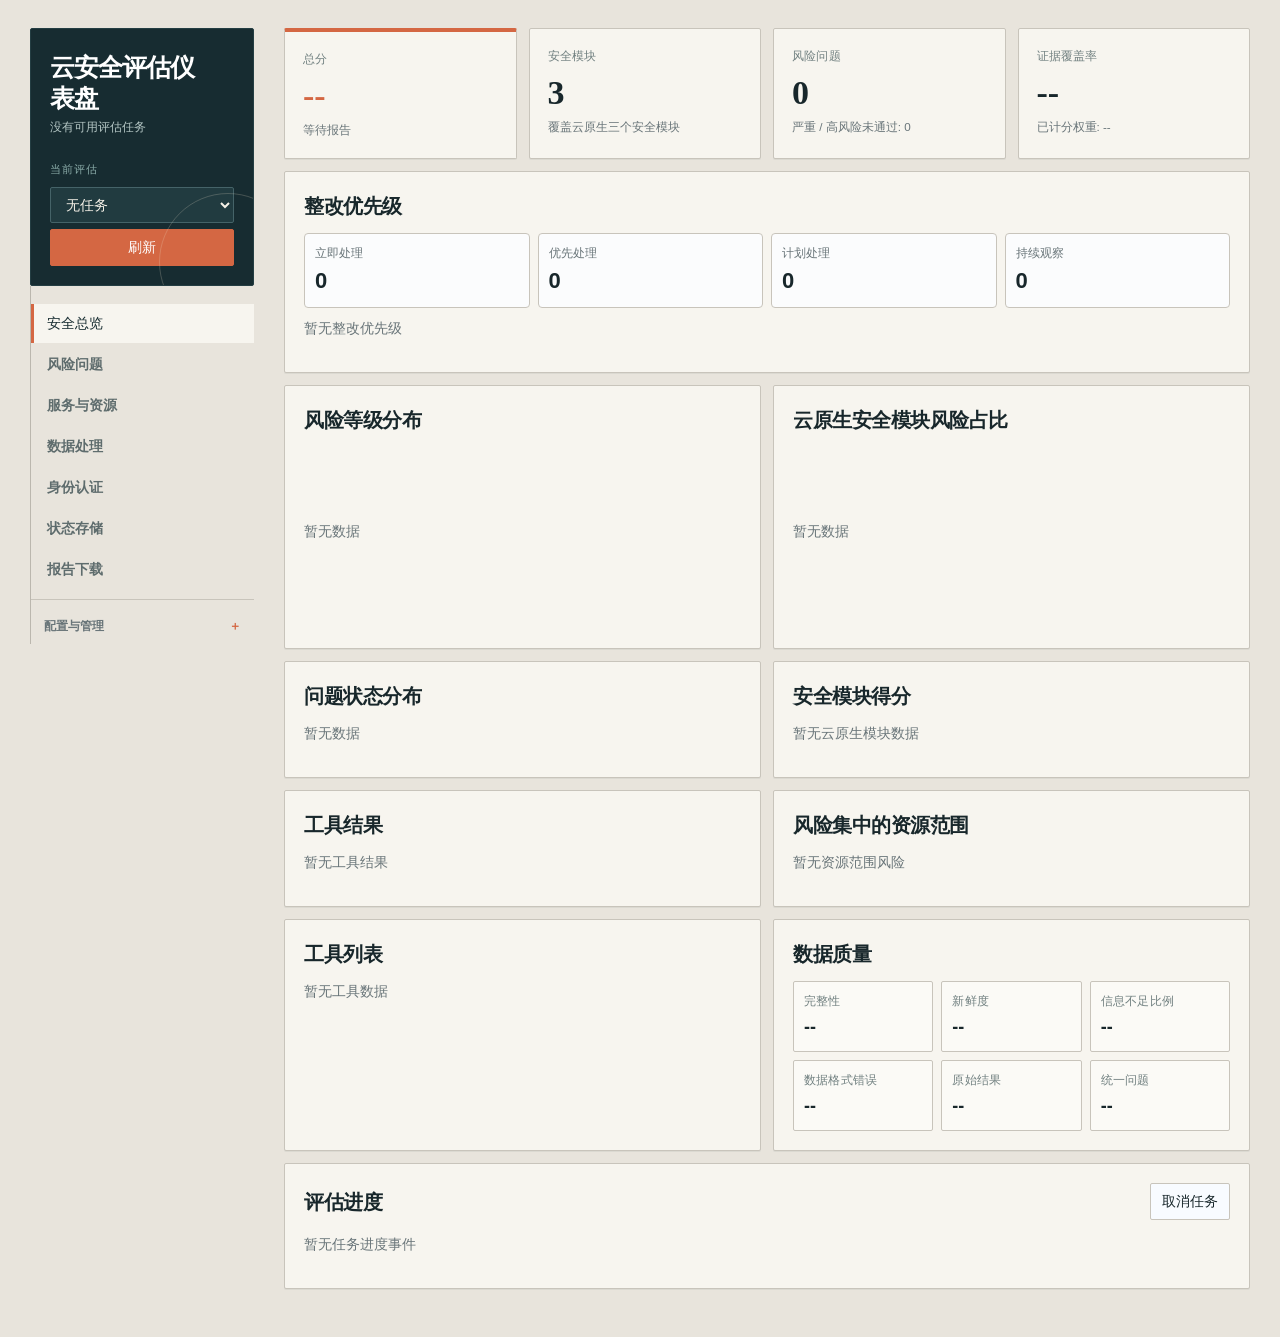
==== commit 222e6247: "feat: add structured cloud-native assessment pipeline" ====
--- a/apps/web/static/index.html
+++ b/apps/web/static/index.html
@@ -24,6 +24,9 @@
         <button class="tab active" data-route="overview" type="button">安全总览</button>
         <button class="tab tab-outcome" data-route="findings" type="button">风险问题</button>
         <button class="tab tab-outcome" data-route="observability" type="button">服务与资源</button>
+        <button class="tab tab-outcome" data-route="structured" type="button">数据处理</button>
+        <button class="tab tab-outcome" data-route="authn" type="button">身份认证</button>
+        <button class="tab tab-outcome" data-route="etcd" type="button">状态存储</button>
         <button class="tab tab-outcome" data-route="report" type="button">报告下载</button>
         <details class="nav-secondary">
           <summary>配置与管理</summary>
@@ -32,7 +35,7 @@
             <button class="tab tab-secondary" data-route="cloudnative" type="button">云原生检查</button>
             <button class="tab tab-secondary" data-route="api" type="button">API 工具</button>
             <button class="tab tab-secondary" data-route="smart" type="button">智算云工具</button>
-            <button class="tab tab-secondary" data-route="metrics" type="button">评估指标</button>
+            <button class="tab tab-secondary" data-route="registry" type="button">镜像仓库工具</button>
           </div>
         </details>
       </nav>
@@ -167,7 +170,7 @@
 
         <section id="api" class="view">
           <section class="panel stub-panel">
-            <h2>API 工具结果（待接入）</h2>
+            <h2>API 工具示例结果（待真实数据补充）</h2>
             <div id="apiStubStats" class="stub-grid"></div>
             <div id="apiStubDetails" class="stub-details"></div>
           </section>
@@ -175,12 +178,20 @@
 
         <section id="smart" class="view">
           <section class="panel stub-panel">
-            <h2>智算云工具结果（待接入）</h2>
+            <h2>智算云工具示例结果（待真实数据补充）</h2>
             <div id="smartStubStats" class="stub-grid"></div>
             <div id="smartStubDetails" class="stub-details"></div>
           </section>
         </section>
 
+        <section id="registry" class="view">
+          <section class="panel stub-panel">
+            <h2>镜像仓库工具示例结果（待真实数据补充）</h2>
+            <div id="registryStubStats" class="stub-grid"></div>
+            <div id="registryStubDetails" class="stub-details"></div>
+
+          </section>
+        </section>
         <section id="metrics" class="view">
           <section class="panel">
             <div class="section-head"><h2>新增手工指标</h2><span class="muted">用于补充标书变更、人工检查项或临时验收指标</span></div>
@@ -222,6 +233,25 @@
           </div>
         </section>
 
+        <section id="structured" class="view">
+          <div class="feature-hero"><div><span class="eyebrow">30.3 数据处理</span><h2>从原始输入到评估报告</h2><p>展示本次任务真实产生的来源、流水线步骤、质量规则、血缘和资产关系数据。</p></div><div class="hero-badge"><strong id="structuredStepCount">--</strong><span>处理步骤</span></div></div>
+          <div id="structuredStats" class="summary-grid compact-grid"></div>
+          <section class="panel"><h2>处理流水线</h2><div class="table-wrap"><table><thead><tr><th>步骤</th><th>状态</th><th>输入</th><th>输出</th><th>丢弃</th><th>警告</th><th>错误</th><th>耗时</th></tr></thead><tbody id="structuredSteps"></tbody></table></div></section>
+          <div class="dashboard-grid two">
+            <section class="panel"><h2>数据质量规则</h2><div class="table-wrap"><table><thead><tr><th>规则</th><th>维度</th><th>状态</th><th>得分</th><th>异常</th></tr></thead><tbody id="structuredQuality"></tbody></table></div></section>
+            <section class="panel"><h2>数据血缘</h2><div id="structuredLineage" class="quality-grid"></div></section>
+          </div>
+        </section>
+        <section id="authn" class="view">
+          <div class="feature-hero"><div><span class="eyebrow">30.10 身份认证</span><h2>认证方式与身份主体画像</h2><p>认证参数、服务账号令牌、RBAC 主体和双向传输覆盖均来自当前任务证据。</p></div></div>
+          <section class="panel"><h2>认证方式总览</h2><div id="authnProfile" class="quality-grid"></div></section>
+          <div class="dashboard-grid two"><section class="panel"><h2>服务账号令牌</h2><div class="table-wrap"><table><thead><tr><th>工作负载</th><th>服务账号</th><th>有效挂载</th><th>投射令牌</th><th>有效期</th><th>受众</th><th>状态</th></tr></thead><tbody id="authnTokens"></tbody></table></div></section><section class="panel"><h2>身份主体</h2><div class="table-wrap"><table><thead><tr><th>主体</th><th>类型</th><th>角色</th><th>危险权限</th><th>状态</th></tr></thead><tbody id="authnIdentities"></tbody></table></div></section></div>
+        </section>
+        <section id="etcd" class="view">
+          <div class="feature-hero"><div><span class="eyebrow">30.12 状态存储</span><h2>etcd 节点与静态加密画像</h2><p>按节点保留监听面与证书认证语义；没有控制面证据时显示信息不足。</p></div></div>
+          <section class="panel"><h2>etcd 节点</h2><div class="table-wrap"><table><thead><tr><th>节点</th><th>客户端监听</th><th>对等监听</th><th>客户端证书认证</th><th>对等证书认证</th><th>状态</th></tr></thead><tbody id="etcdNodes"></tbody></table></div></section>
+          <div class="dashboard-grid two"><section class="panel"><h2>静态加密配置</h2><div id="etcdEncryption" class="quality-grid"></div></section><section class="panel"><h2>双向传输覆盖</h2><div id="etcdMtls" class="quality-grid"></div></section></div>
+        </section>
         <section id="report" class="view">
           <section class="panel">
             <div class="section-head"><h2>报告下载</h2><div class="actions"><a id="jsonLink" href="#" target="_blank" rel="noreferrer">下载 JSON</a><a id="markdownLink" href="#" target="_blank" rel="noreferrer">下载 Markdown</a><a id="htmlLink" href="#" target="_blank" rel="noreferrer">打开 HTML</a></div></div>
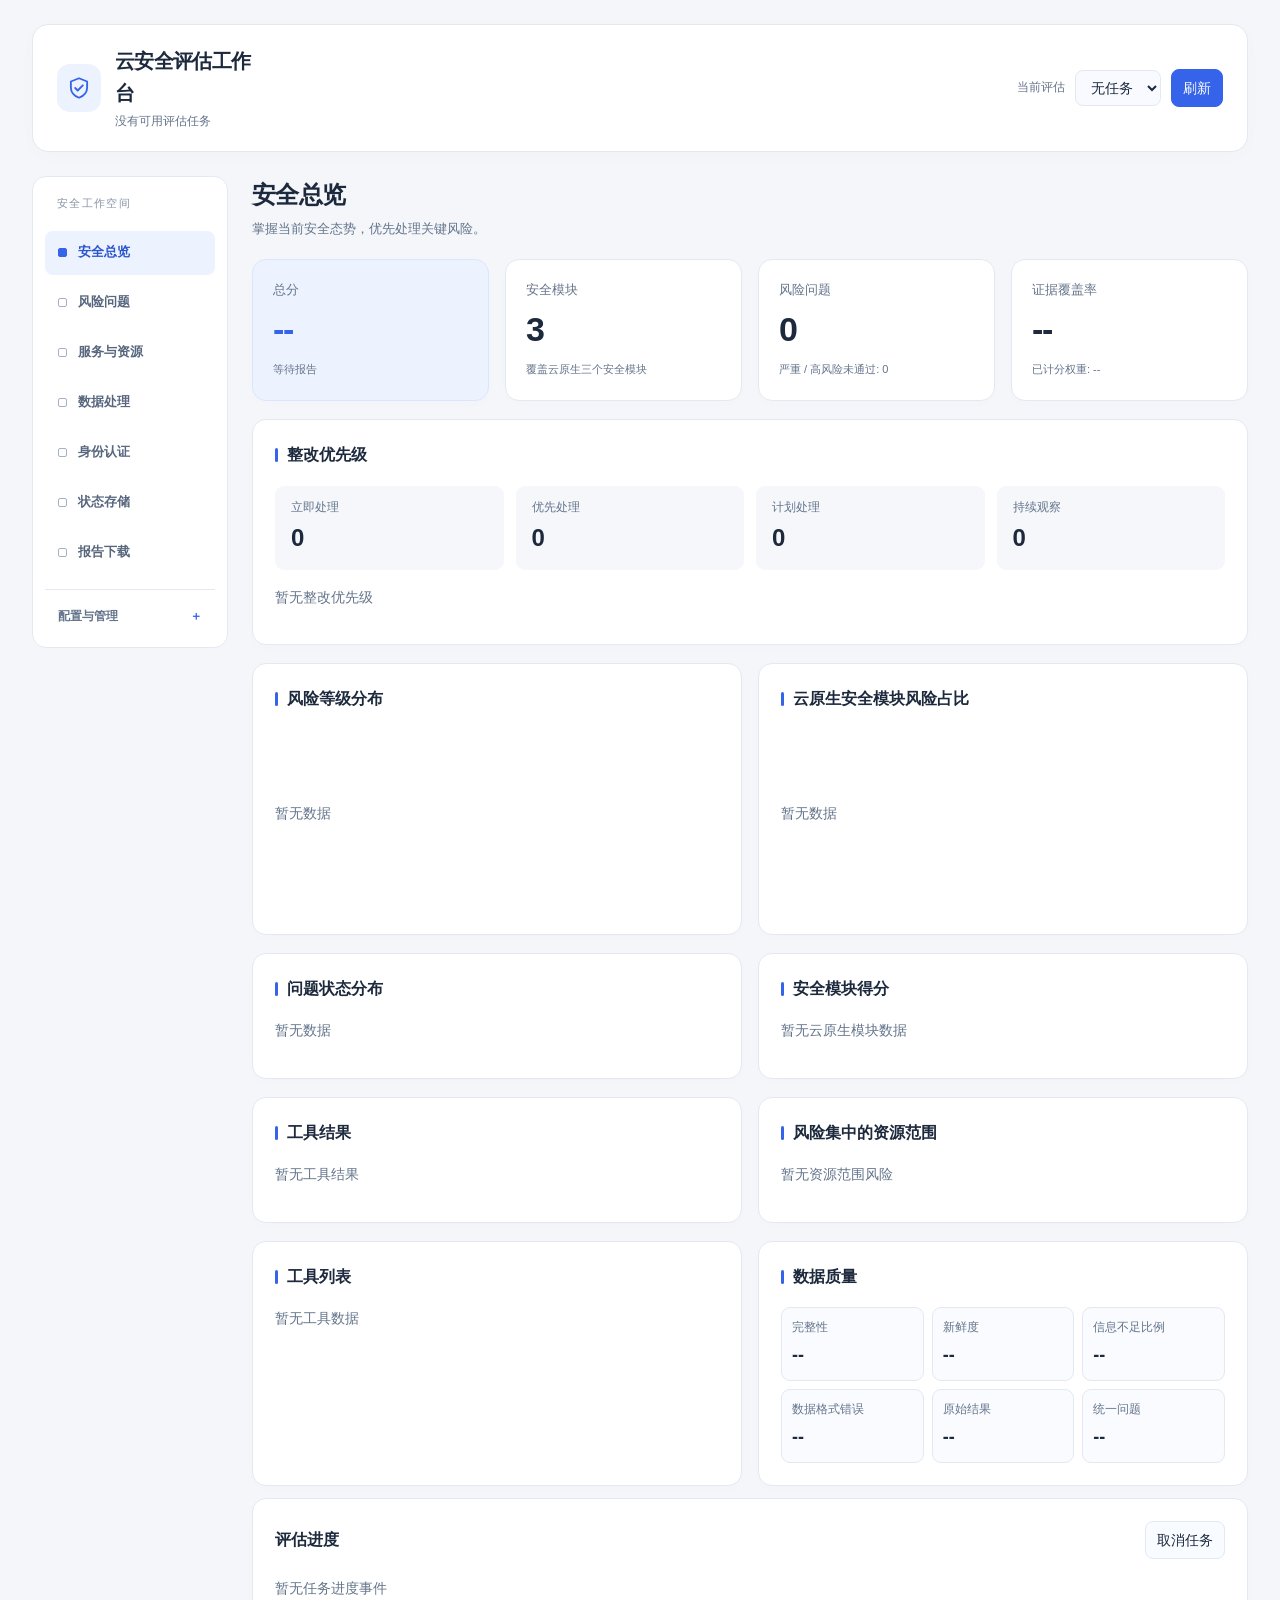
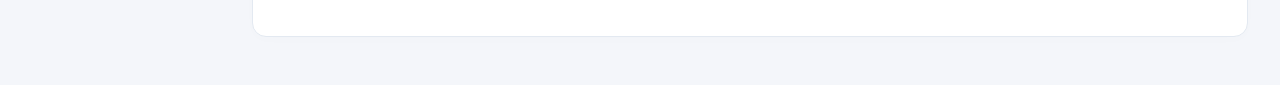
==== commit 473470b8: "完善结构化数据质量展示与投标截图" ====
--- a/apps/web/static/index.html
+++ b/apps/web/static/index.html
@@ -9,9 +9,9 @@
   <body>
     <div class="app-shell">
       <header class="topbar">
-        <div>
-          <h1>云安全评估仪表盘</h1>
-          <p id="taskMeta">等待加载评估任务</p>
+        <div class="brand">
+          <span class="brand-mark" aria-hidden="true"><svg viewBox="0 0 24 24" fill="none" stroke="currentColor" stroke-width="1.7" stroke-linecap="round" stroke-linejoin="round"><path d="M12 3 4.5 6v5.5c0 4.4 3.1 7.8 7.5 9.5 4.4-1.7 7.5-5.1 7.5-9.5V6L12 3Z"/><path d="m8.5 12 2.3 2.3 4.7-4.8"/></svg></span>
+          <div><h1>云安全评估工作台</h1><p id="taskMeta">等待加载评估任务</p></div>
         </div>
         <div class="task-picker">
           <label for="taskSelect">当前评估</label>
@@ -21,6 +21,7 @@
       </header>
 
       <nav class="tabs" aria-label="工作台页面">
+        <span class="nav-caption">安全工作空间</span>
         <button class="tab active" data-route="overview" type="button">安全总览</button>
         <button class="tab tab-outcome" data-route="findings" type="button">风险问题</button>
         <button class="tab tab-outcome" data-route="observability" type="button">服务与资源</button>
@@ -42,6 +43,7 @@
 
       <main>
         <section id="overview" class="view active">
+          <div class="page-heading"><h2>安全总览</h2><p>掌握当前安全态势，优先处理关键风险。</p></div>
           <div class="summary-grid">
             <article class="metric-card score-card">
               <span>总分</span>
@@ -84,19 +86,20 @@
             <div>
               <span class="eyebrow">服务关系与风险定位</span>
               <h2>看清服务如何互相影响</h2>
-              <p>用更直观的方式查看服务、资源和权限风险。链路数据接入后，可继续查看一次请求经过了哪些服务、哪里耗时、哪里出错。</p>
+              <p>用稳定层级展示资源邻域和权限风险；未采集请求观测数据时保持信息不足，不虚构请求关系。</p>
             </div>
             <div class="hero-badge"><strong id="observabilityAssetCount">--</strong><span>关联资源</span></div>
           </div>
           <div id="observabilityStats" class="summary-grid compact-grid"></div>
           <div class="observability-grid">
             <section class="panel topology-panel">
-              <div class="section-head"><div><span class="eyebrow">资源关系</span><h2>服务与资源分布</h2></div><span class="muted">依据当前评估结果</span></div>
+              <div class="section-head"><div><span class="eyebrow">资源关系</span><h2>服务与资源分布</h2></div><div class="actions"><select id="assetNeighborhoodFilter"><option value="">全部资源</option></select><button id="restoreAssetNeighborhood" class="ghost-button" type="button">恢复全部</button></div></div>
               <div class="topology-legend"><span><i class="legend-dot safe"></i>正常</span><span><i class="legend-dot risk"></i>存在风险</span><span><i class="legend-dot unknown"></i>信息不足</span></div>
               <div id="serviceTopology" class="service-topology"></div>
+              <div id="assetNeighborhood" class="asset-neighborhood" aria-live="polite"></div>
             </section>
             <section class="panel trace-panel">
-              <div class="section-head"><div><span class="eyebrow">调用链路</span><h2>一次请求的经过</h2></div><span class="status-note">待接入链路数据</span></div>
+              <div class="section-head"><div><span class="eyebrow">请求观测</span><h2>请求观测数据</h2></div><span class="status-note">当前任务未提供</span></div>
               <div id="traceWaterfall" class="trace-waterfall"></div>
             </section>
           </div>
@@ -142,6 +145,13 @@
                   <option value="all_tools_demo">全工具演示</option>
                   <option value="cloud_native_full">云原生全量检查</option>
                 </select>
+                <label class="field-label" for="processingDataType">数据类型<select id="processingDataType"><option value="structured">结构化资源</option><option value="events">事件流</option></select></label>
+                <label class="field-label" for="processingFormat">目标格式<select id="processingFormat"><option value="structured/v1">structured/v1</option><option value="structured/v2">structured/v2</option></select></label>
+                <label class="field-label" for="processingMissingPolicy">缺失字段策略<select id="processingMissingPolicy"><option value="record">记录</option><option value="null">置空</option><option value="default">默认值</option><option value="drop">丢弃</option></select></label>
+                <label class="field-label" for="processingAssociationMode">关联方式<select id="processingAssociationMode"><option value="hybrid">混合匹配</option><option value="exact">精确匹配</option><option value="fuzzy">模糊匹配</option><option value="semantic">语义匹配</option></select></label>
+                <label class="field-label field-span-2" for="processingQualityRules">质量规则 JSON<textarea id="processingQualityRules" rows="3" placeholder='[{"rule_id":"quality-custom","dimension":"custom","custom_type":"regex"}]'></textarea></label>
+                <label class="field-label field-span-2" for="processingAnomalyRules">异常规则 JSON<textarea id="processingAnomalyRules" rows="3" placeholder='[{"rule_id":"port-range","field_path":"port","detector":"range","minimum":1,"maximum":65535}]'></textarea></label>
+                <label class="field-label field-span-2" for="processingAssociationConditions">关联条件 JSON<textarea id="processingAssociationConditions" rows="3" placeholder='[{"field_path":"entity_id","condition_type":"entity_id","mode":"exact"}]'></textarea></label>
                 <button id="createAssessmentBtn" type="button">创建并运行</button>
               </div>
             </section>
@@ -234,31 +244,75 @@
         </section>
 
         <section id="structured" class="view">
-          <div class="feature-hero"><div><span class="eyebrow">30.3 数据处理</span><h2>从原始输入到评估报告</h2><p>展示本次任务真实产生的来源、流水线步骤、质量规则、血缘和资产关系数据。</p></div><div class="hero-badge"><strong id="structuredStepCount">--</strong><span>处理步骤</span></div></div>
+          <div class="feature-hero"><div><span class="eyebrow">30.3 数据处理</span><h2>从原始输入到评估报告</h2><p>展示本次任务真实产生的来源、采集运行、流水线步骤、映射、清洗、冲突、质量、血缘和资产关系数据。</p></div><div class="hero-badge"><strong id="structuredStepCount">--</strong><span>处理步骤</span></div></div>
           <div id="structuredStats" class="summary-grid compact-grid"></div>
-          <section class="panel"><h2>处理流水线</h2><div class="table-wrap"><table><thead><tr><th>步骤</th><th>状态</th><th>输入</th><th>输出</th><th>丢弃</th><th>警告</th><th>错误</th><th>耗时</th></tr></thead><tbody id="structuredSteps"></tbody></table></div></section>
-          <div class="dashboard-grid two">
-            <section class="panel"><h2>数据质量规则</h2><div class="table-wrap"><table><thead><tr><th>规则</th><th>维度</th><th>状态</th><th>得分</th><th>异常</th></tr></thead><tbody id="structuredQuality"></tbody></table></div></section>
-            <section class="panel"><h2>数据血缘</h2><div id="structuredLineage" class="quality-grid"></div></section>
+          <div class="dashboard-grid two">
+            <section class="panel"><h2>数据来源</h2><div class="table-wrap"><table><thead><tr><th>来源</th><th>类型</th><th>模式</th><th>版本</th></tr></thead><tbody id="structuredSources"></tbody></table></div></section>
+            <section class="panel"><h2>采集运行</h2><div class="table-wrap"><table><thead><tr><th>运行</th><th>来源</th><th>状态</th><th>对象</th><th>警告</th><th>错误</th></tr></thead><tbody id="structuredCollections"></tbody></table></div></section>
+          </div>
+          <div class="dashboard-grid two">
+            <section class="panel"><h2>处理步骤</h2><div class="table-wrap"><table><thead><tr><th>步骤</th><th>状态</th><th>输入</th><th>输出</th><th>丢弃</th><th>警告</th><th>错误</th><th>耗时</th><th>摘要</th></tr></thead><tbody id="structuredSteps"></tbody></table></div></section>
+            <section class="panel"><h2>字段映射</h2><div class="table-wrap"><table><thead><tr><th>来源 schema</th><th>来源路径</th><th>目标路径</th><th>转换</th><th>必填</th></tr></thead><tbody id="structuredMappings"></tbody></table></div></section>
+          </div>
+          <div class="dashboard-grid two">
+            <section class="panel"><h2>清洗动作</h2><div class="table-wrap"><table><thead><tr><th>对象</th><th>字段</th><th>动作</th><th>清洗前</th><th>清洗后</th><th>原因</th></tr></thead><tbody id="structuredCleaning"></tbody></table></div></section>
+          </div>
+          <div class="dashboard-grid two">
+            <section class="panel"><h2>处理配置</h2><div id="structuredProcessingConfig" class="quality-grid"></div><div id="structuredProcessingDetails" class="processing-detail"></div></section>
+            <section class="panel"><h2>质量指标</h2><div id="structuredQualityMetrics" class="quality-grid"></div><div id="structuredQualityMetricDetails" class="metric-detail-list"></div></section>
+          </div>
+          <div class="dashboard-grid two">
+            <section class="panel"><h2>质量异常</h2><div class="filters"><select id="qualityAnomalyStatus"><option value="">全部状态</option><option value="OPEN">待处理</option><option value="REVIEW">复核</option></select><input id="qualityAnomalyKeyword" type="search" placeholder="搜索异常" /></div><div class="table-wrap"><table><thead><tr><th>类型</th><th>状态</th><th>字段</th><th>对象</th><th>原因</th></tr></thead><tbody id="structuredAnomalies"></tbody></table></div></section>
+            <section class="panel"><h2>来源关联</h2><div class="filters"><select id="associationStatus"><option value="">全部状态</option><option value="MATCHED">已匹配</option><option value="CONFLICT">冲突</option><option value="AMBIGUOUS">歧义</option><option value="UNMATCHED">未匹配</option></select><input id="associationKeyword" type="search" placeholder="搜索关联" /></div><div class="table-wrap"><table><thead><tr><th>关联</th><th>状态</th><th>来源</th><th>得分</th><th>原因</th></tr></thead><tbody id="structuredAssociations"></tbody></table></div><div id="structuredAssociationConditions" class="condition-list"></div><div id="associationGraphSvg" class="graph-svg"></div></section>
+          </div>
+          <div class="dashboard-grid two">
+            <section class="panel"><h2>质量血缘</h2><div id="qualityLineageGraph" class="graph-svg"></div></section>
+            <section class="panel"><h2>异常追踪与根因</h2><div id="anomalyTrace" class="quality-grid"></div><div id="structuredQualityRootCause" class="root-cause-list"></div></section>
+          </div>
+          <div class="dashboard-grid two">
+            <section class="panel"><h2>数据冲突</h2><div class="table-wrap"><table><thead><tr><th>对象</th><th>字段</th><th>候选值</th><th>选中来源</th><th>处理原因</th></tr></thead><tbody id="structuredConflicts"></tbody></table></div></section>
+            <section class="panel"><h2>数据质量规则</h2><div class="table-wrap"><table><thead><tr><th>规则</th><th>维度</th><th>类型</th><th>状态</th><th>得分</th><th>比较</th><th>异常</th></tr></thead><tbody id="structuredQuality"></tbody></table></div></section>
+          </div>
+          <div class="dashboard-grid two">
+            <section class="panel"><h2>数据血缘</h2><div id="structuredLineage" class="quality-grid"></div><div id="lineageSvg" class="graph-svg"></div></section>
+            <section class="panel"><h2>资产关系图</h2><div class="filters graph-filters"><select id="assetGraphKind"><option value="">全部资产类型</option></select><input id="assetGraphKeyword" type="search" placeholder="筛选资产名称" /><button id="assetGraphReset" class="ghost-button" type="button">恢复全部</button></div><div id="assetGraphSvg" class="graph-svg"></div></section>
           </div>
         </section>
         <section id="authn" class="view">
-          <div class="feature-hero"><div><span class="eyebrow">30.10 身份认证</span><h2>认证方式与身份主体画像</h2><p>认证参数、服务账号令牌、RBAC 主体和双向传输覆盖均来自当前任务证据。</p></div></div>
-          <section class="panel"><h2>认证方式总览</h2><div id="authnProfile" class="quality-grid"></div></section>
-          <div class="dashboard-grid two"><section class="panel"><h2>服务账号令牌</h2><div class="table-wrap"><table><thead><tr><th>工作负载</th><th>服务账号</th><th>有效挂载</th><th>投射令牌</th><th>有效期</th><th>受众</th><th>状态</th></tr></thead><tbody id="authnTokens"></tbody></table></div></section><section class="panel"><h2>身份主体</h2><div class="table-wrap"><table><thead><tr><th>主体</th><th>类型</th><th>角色</th><th>危险权限</th><th>状态</th></tr></thead><tbody id="authnIdentities"></tbody></table></div></section></div>
+          <div class="feature-hero"><div><span class="eyebrow">30.10 身份认证</span><h2>认证方式与身份主体画像</h2><p>匿名、OIDC、前置代理、SA token、身份、证书和 mTLS 分开呈现；缺失证据保持 UNKNOWN。</p></div></div>
+          <section class="panel"><h2>匿名 / OIDC / 前置代理</h2><div id="authnProfile" class="quality-grid"></div></section>
+          <div class="dashboard-grid two"><section class="panel"><h2>服务账号令牌（SA token）</h2><div class="table-wrap"><table><thead><tr><th>工作负载</th><th>服务账号</th><th>有效挂载</th><th>投射令牌</th><th>有效期</th><th>受众</th><th>状态</th></tr></thead><tbody id="authnTokens"></tbody></table></div></section><section class="panel"><h2>身份主体</h2><div class="table-wrap"><table><thead><tr><th>主体</th><th>类型</th><th>角色</th><th>危险权限</th><th>状态</th></tr></thead><tbody id="authnIdentities"></tbody></table></div></section></div>
+          <div class="dashboard-grid two"><section class="panel"><h2>证书</h2><div class="table-wrap"><table><thead><tr><th>来源</th><th>主题</th><th>签发者</th><th>有效期</th><th>状态</th></tr></thead><tbody id="authnCertificates"></tbody></table></div></section><section class="panel"><h2>mTLS 覆盖</h2><div id="authnMtls" class="quality-grid"></div></section></div>
         </section>
         <section id="etcd" class="view">
-          <div class="feature-hero"><div><span class="eyebrow">30.12 状态存储</span><h2>etcd 节点与静态加密画像</h2><p>按节点保留监听面与证书认证语义；没有控制面证据时显示信息不足。</p></div></div>
-          <section class="panel"><h2>etcd 节点</h2><div class="table-wrap"><table><thead><tr><th>节点</th><th>客户端监听</th><th>对等监听</th><th>客户端证书认证</th><th>对等证书认证</th><th>状态</th></tr></thead><tbody id="etcdNodes"></tbody></table></div></section>
-          <div class="dashboard-grid two"><section class="panel"><h2>静态加密配置</h2><div id="etcdEncryption" class="quality-grid"></div></section><section class="panel"><h2>双向传输覆盖</h2><div id="etcdMtls" class="quality-grid"></div></section></div>
+          <div class="feature-hero"><div><span class="eyebrow">30.12 状态存储</span><h2>etcd 访问面与静态加密画像</h2><p>分离 etcd client、peer、API server→etcd、encryption、KMS 和 consistency 证据。</p></div></div>
+          <section class="panel"><h2>etcd client / peer</h2><div class="table-wrap"><table><thead><tr><th>节点</th><th>客户端监听</th><th>对等监听</th><th>客户端证书认证</th><th>对等证书认证</th><th>状态</th></tr></thead><tbody id="etcdNodes"></tbody></table></div></section>
+          <div class="dashboard-grid two"><section class="panel"><h2>API server → etcd</h2><div class="table-wrap"><table><thead><tr><th>服务</th><th>端点</th><th>CA</th><th>客户端证书</th><th>状态</th></tr></thead><tbody id="etcdApiServer"></tbody></table></div></section><section class="panel"><h2>一致性</h2><div id="etcdConsistency" class="quality-grid"></div></section></div>
+          <div class="dashboard-grid two"><section class="panel"><h2>静态加密与 KMS</h2><div id="etcdEncryption" class="quality-grid"></div></section><section class="panel"><h2>mTLS / 传输覆盖</h2><div id="etcdMtls" class="quality-grid"></div></section></div>
         </section>
         <section id="report" class="view">
           <section class="panel">
             <div class="section-head"><h2>报告下载</h2><div class="actions"><a id="jsonLink" href="#" target="_blank" rel="noreferrer">下载 JSON</a><a id="markdownLink" href="#" target="_blank" rel="noreferrer">下载 Markdown</a><a id="htmlLink" href="#" target="_blank" rel="noreferrer">打开 HTML</a></div></div>
             <pre id="reportPreview" class="report-preview">等待加载报告</pre>
           </section>
+          <section class="panel comparison-panel">
+            <div class="section-head"><div><span class="eyebrow">30.4 任务比较</span><h2>持久化比较结果</h2></div><span class="muted">仅展示 API 返回的差异结果</span></div>
+            <div class="filters"><label>基线任务<select id="compareBase"></select></label><label>当前任务<select id="compareCurrent"></select></label><button id="compareBtn" type="button">生成比较</button></div>
+            <pre id="compareResult" class="report-preview">选择两个任务后生成比较结果</pre>
+          </section>
+          <section class="panel">
+            <div class="section-head"><div><span class="eyebrow">30.4 历史趋势</span><h2>任务得分与证据覆盖趋势</h2></div><span class="muted">当前目标的历史评估摘要</span></div>
+            <div id="historyTrend" class="history-trend"></div>
+          </section>
         </section>
       </main>
+    </div>
+    <div id="evidenceDrawer" class="evidence-drawer" hidden>
+      <div class="evidence-backdrop" data-evidence-close></div>
+      <aside class="evidence-sheet" role="dialog" aria-modal="true" aria-labelledby="evidenceDrawerTitle">
+        <div class="section-head"><div><span class="eyebrow">证据详情</span><h2 id="evidenceDrawerTitle">技术证据</h2></div><button id="evidenceDrawerClose" class="ghost-button" type="button">关闭</button></div>
+        <pre id="evidenceDrawerBody" class="evidence-body"></pre>
+      </aside>
     </div>
     <script src="./app.js"></script>
   </body>
--- a/apps/web/static/styles.css
+++ b/apps/web/static/styles.css
@@ -426,357 +426,238 @@
   .hero-badge { align-self: flex-start; }
 }
 
-/* Evidence room direction: a restrained audit console instead of a generic SaaS card kit. */
+/* Dashboard shell and shared visual system. */
 :root {
-  --bg: #e8e4dc;
-  --panel: #f7f5ef;
-  --ink: #18272b;
-  --muted: #697579;
-  --line: #c8c4bb;
-  --accent: #d46743;
-  --accent-2: #197d78;
-  --purple: #596287;
-  --orange: #d46743;
-  --warn: #a95a2e;
-  --bad: #a8423f;
-  --unknown: #7b8585;
-}
-
+  --bg: #f4f6fa;
+  --panel: #fff;
+  --surface: #fff;
+  --ink: #1d293d;
+  --muted: #64748b;
+  --line: #e3e9f1;
+  --accent: #3563e9;
+  --accent-2: #148574;
+  --purple: #8064d8;
+  --orange: #df9341;
+  --warn: #986213;
+  --bad: #c34455;
+  --unknown: #68778c;
+}
 body {
-  background: #e8e4dc;
+  background: var(--bg);
+  font-family: Inter, -apple-system, BlinkMacSystemFont, "Segoe UI", "Noto Sans SC", "PingFang SC", "Microsoft YaHei", sans-serif;
+  line-height: 1.6;
+}
+.app-shell {
+  display: grid;
+  grid-template-columns: 196px minmax(0, 1fr);
+  grid-template-rows: auto 1fr;
+  gap: 24px;
+  max-width: 1760px;
+  padding: 24px 32px 48px;
+}
+.topbar {
+  grid-column: 1 / -1;
+  display: flex;
+  min-width: 0;
+  padding: 20px 24px;
+  border: 1px solid var(--line);
+  border-radius: 16px;
+  background: var(--panel);
   color: var(--ink);
-  font-family: "Noto Sans SC", "PingFang SC", "Microsoft YaHei", sans-serif;
-}
-
-.app-shell {
-  display: grid;
-  grid-template-columns: 224px minmax(0, 1fr);
-  grid-template-rows: auto 1fr;
-  gap: 0 30px;
-  max-width: 1640px;
-  padding: 28px 30px 48px;
-}
-
-.topbar {
-  position: relative;
-  grid-column: 1;
-  grid-row: 1;
-  display: block;
-  min-height: 172px;
-  padding: 23px 19px 19px;
-  overflow: hidden;
-  border: 1px solid #243e43;
-  border-radius: 2px;
-  background: #172c31;
-  box-shadow: none;
-}
-
-.topbar::after {
-  content: "";
-  position: absolute;
-  right: -44px;
-  bottom: -46px;
-  width: 136px;
-  height: 136px;
-  border: 1px solid rgba(236, 224, 201, .22);
-  border-radius: 50%;
-}
-
-h1, h2, h3 {
-  font-family: "Noto Serif SC", "Songti SC", "SimSun", serif;
-}
-
-h1 {
-  max-width: 160px;
-  font-size: 25px;
-  line-height: 1.25;
-  letter-spacing: -.04em;
-}
-
-.topbar p {
-  max-width: 180px;
-  color: #b4c6c4;
-  font-size: 12px;
-}
-
-.task-picker {
-  display: grid;
-  grid-template-columns: 1fr;
-  align-items: stretch;
-  gap: 6px;
-  margin-top: 25px;
-}
-
-.task-picker label {
-  color: #89aaa7;
-  font-size: 11px;
-  letter-spacing: .08em;
-  text-transform: none;
-}
-
-.task-picker select {
-  min-width: 0;
-  border-color: #456368;
-  border-radius: 2px;
-  background: #213b40;
-  color: #f5f1e7;
-}
-
-.task-picker button {
+  box-shadow: 0 4px 20px #1d293d04;
+}
+.brand { display: flex; align-items: center; gap: 14px; min-width: 0; }
+.brand-mark {
+  display: grid;
+  place-items: center;
+  flex: 0 0 44px;
+  height: 48px;
+  border-radius: 13px;
+  background: #edf2ff;
+  color: var(--accent);
+}
+.brand-mark svg { width: 26px; height: 26px; }
+h1, h2, h3 { font-family: inherit; }
+h1 { font-size: 20px; font-weight: 750; letter-spacing: -.035em; }
+h2, .section-head h2 { font-size: 16px; font-weight: 700; letter-spacing: 0; }
+h3 { font-size: 13px; letter-spacing: .02em; }
+.topbar p { color: var(--muted); font-size: 12px; overflow-wrap: anywhere; }
+.task-picker { align-items: center; gap: 10px; min-width: 0; }
+.task-picker label { margin: 0; white-space: nowrap; }
+.task-picker select { max-width: 300px; background: #f8faff; }
+.task-picker button, #createAssessmentBtn, #createTargetBtn {
+  background: var(--accent);
   border-color: var(--accent);
-  border-radius: 2px;
-  background: var(--accent);
   color: #fff;
 }
-
+label { color: var(--muted); }
+select, input, button, a, textarea { border-radius: 8px; }
+select, input, textarea { min-width: 0; }
+textarea {
+  width: 100%;
+  padding: 10px 12px;
+  border: 1px solid var(--line);
+  background: #f8faff;
+  color: var(--ink);
+  font: 12px/1.7 ui-monospace, SFMono-Regular, Consolas, monospace;
+  resize: vertical;
+}
+button, a { transition: background .15s ease, border-color .15s ease, color .15s ease; }
+button:hover, a:hover { transform: none; box-shadow: none; background: #edf2ff; border-color: #b2c3f2; }
+.task-picker button:hover, #createAssessmentBtn:hover, #createTargetBtn:hover { background: #2851cd; }
+button:focus-visible, a:focus-visible, select:focus-visible, input:focus-visible, textarea:focus-visible, summary:focus-visible {
+  outline: 3px solid #3563e94d;
+  outline-offset: 3px;
+}
 .tabs {
   position: sticky;
-  top: 28px;
-  z-index: 3;
-  grid-column: 1;
-  grid-row: 2;
+  top: 24px;
   align-self: start;
   display: flex;
   flex-direction: column;
-  gap: 2px;
-  padding: 18px 0 0;
+  gap: 6px;
+  padding: 12px;
+  border: 1px solid var(--line);
+  border-radius: 14px;
+  background: var(--panel);
   overflow: visible;
-  border-left: 1px solid #bbb7ae;
-}
-
+}
+.nav-caption { padding: 6px 12px 12px; color: #8793a5; font-size: 11px; letter-spacing: .12em; }
 .tab {
+  display: flex;
+  align-items: center;
+  gap: 11px;
   width: 100%;
-  min-height: 39px;
-  padding: 9px 13px;
-  border: 0;
-  border-left: 3px solid transparent;
-  border-radius: 0;
+  min-height: 44px;
+  padding: 10px 12px;
+  border: 1px solid transparent;
   background: transparent;
-  color: #5e6c6d;
+  color: #58677e;
   text-align: left;
-}
-
-.tab:hover {
-  border-left-color: #d8a188;
-  background: rgba(255, 255, 255, .42);
-  box-shadow: none;
-  transform: none;
-}
-
-.tab.active {
-  border-left-color: var(--accent);
-  background: #f7f5ef;
-  color: #172c31;
-  box-shadow: none;
-}
-
-main {
-  grid-column: 2;
-  grid-row: 1 / 3;
-  min-width: 0;
-}
-
-.view.active {
-  animation: none;
-}
-
-select, input, button, a {
+  font-size: 13px;
+  font-weight: 550;
+}
+.tab::before {
+  content: "";
+  flex: 0 0 7px;
+  height: 7px;
+  border: 1.5px solid #a6b2c4;
   border-radius: 2px;
 }
-
-button, a {
-  transition: background .15s ease, border-color .15s ease, color .15s ease;
-}
-
-button:hover, a:hover {
-  transform: none;
-  box-shadow: none;
-}
-
-button:focus-visible, a:focus-visible, select:focus-visible, input:focus-visible {
-  outline: 3px solid rgba(212, 103, 67, .32);
-  outline-offset: 2px;
-}
-
+.tab:hover { background: #f5f7fc; border-color: transparent; }
+.tab.active { background: #edf2ff; color: #2854ce; border-color: transparent; box-shadow: none; font-weight: 700; }
+.tab.active::before { background: var(--accent); border-color: var(--accent); }
+main { min-width: 0; }
+.view.active { animation: view-in .2s ease-out; }
+.page-heading { margin: 0 0 20px; }
+.page-heading h2 { font-size: 24px; margin-bottom: 4px; letter-spacing: -.03em; }
+.page-heading p { margin: 0; color: var(--muted); font-size: 13px; }
+.summary-grid, .dashboard-grid { gap: 16px; }
+.dashboard-grid { margin-top: 18px; }
 .metric-card, .panel, .summary-stat {
-  border-radius: 2px;
-  border-color: var(--line);
+  border: 1px solid var(--line);
+  border-radius: 14px;
   background: var(--panel);
-  box-shadow: 0 1px 0 rgba(24, 39, 43, .06);
-}
-
-.metric-card {
-  min-height: 118px;
-  padding: 18px;
-}
-
-.metric-card span, .quality-grid span, .stub-grid span {
-  color: #718080;
-  letter-spacing: .02em;
-}
-
-.metric-card strong {
-  margin: 9px 0 5px;
-  font-family: "Noto Serif SC", "Songti SC", "SimSun", serif;
-  font-size: 34px;
-  font-weight: 700;
-}
-
-.score-card {
-  border-top: 4px solid var(--accent);
-}
-
-.score-card strong {
-  color: var(--accent);
-}
-
-.panel {
-  padding: 19px;
-}
-
-.section-head {
-  margin-bottom: 14px;
-}
-
-.section-head h2, h2 {
-  font-size: 20px;
-  letter-spacing: -.025em;
-}
-
-.bar-row div, .domain-row div {
-  height: 8px;
-  border-radius: 0;
-  background: #d9d8d1;
-}
-
-.bar-row i {
-  background: var(--accent);
-}
-
-.tool-item, .quality-grid div, .stub-grid div, .score-row, .risk-row, .domain-row, .priority-row, .timeline-row {
-  border-radius: 2px;
-  border-color: var(--line);
-  background: #fbfaf6;
-}
-
-.feature-hero {
-  min-height: 188px;
-  padding: 30px 32px;
-  border-radius: 2px;
-  background: #1b3539;
-  box-shadow: none;
-}
-
-.feature-hero::after {
-  right: 7%;
-  top: -154px;
-  width: 320px;
-  height: 320px;
-  border-color: rgba(255, 240, 220, .23);
-  box-shadow: 0 0 0 36px rgba(255, 240, 220, .045), 0 0 0 72px rgba(255, 240, 220, .025);
-}
-
-.feature-hero h2 {
-  margin: 10px 0 8px;
-  font-size: 34px;
-  letter-spacing: -.05em;
-}
-
-.feature-hero p {
-  max-width: 680px;
-  color: #c4d2ce;
-}
-
-.eyebrow {
-  color: #8bb8ad;
-  font-size: 10px;
-  letter-spacing: .1em;
-}
-
-.hero-badge {
-  min-width: 142px;
-  border: 1px solid #55716f;
-  border-radius: 2px;
-  background: transparent;
-}
-
-.hero-badge strong {
-  font-family: "Noto Serif SC", "Songti SC", "SimSun", serif;
-}
-
-.hero-badge span {
-  color: #a9c0bb;
-}
-
-
-@media (max-width: 1040px) {
-  .app-shell {
-    grid-template-columns: 190px minmax(0, 1fr);
-    gap: 0 20px;
-  }
-}
-
-@media (max-width: 700px) {
-  .app-shell {
-    display: block;
-    padding: 16px;
-  }
-
-  .topbar {
-    min-height: auto;
-    margin-bottom: 10px;
-  }
-
-  .topbar h1, .topbar p {
-    max-width: none;
-  }
-
-  .task-picker {
-    grid-template-columns: 1fr auto;
-    align-items: end;
-  }
-
-  .task-picker label {
-    grid-column: 1 / -1;
-  }
-
-  .tabs {
-    position: static;
-    flex-direction: row;
-    gap: 4px;
-    margin-bottom: 16px;
-    padding: 0;
-    overflow-x: auto;
-    border-left: 0;
-    border-bottom: 1px solid var(--line);
-  }
-
-  .tab {
-    width: auto;
-    white-space: nowrap;
-    border-left: 0;
-    border-bottom: 3px solid transparent;
-  }
-
-  .tab.active, .tab:hover {
-    border-left: 0;
-    border-bottom-color: var(--accent);
-  }
-
-  .feature-hero {
-    align-items: stretch;
-    flex-direction: column;
-    padding: 24px;
-  }
-
-  .feature-hero h2 {
-    font-size: 29px;
-  }
-
-  .hero-badge {
-    align-self: flex-start;
-  }
-
+  box-shadow: 0 3px 12px #1d293d03;
+}
+.metric-card { min-height: 142px; padding: 20px; }
+.metric-card span { font-size: 13px; }
+.metric-card strong { margin: 10px 0 8px; font-size: 34px; font-weight: 700; letter-spacing: -.04em; font-variant-numeric: tabular-nums; }
+.metric-card small { font-size: 11px; }
+.score-card { background: #edf2ff; border-color: #dce5ff; }
+.score-card strong { color: var(--accent); }
+.panel { padding: 22px; }
+.panel > h2, .section-head { margin-bottom: 18px; }
+.panel > h2::before { content: ""; display: inline-block; width: 3px; height: 14px; margin-right: 9px; border-radius: 2px; background: var(--accent); vertical-align: -2px; }
+.section-head { flex-wrap: wrap; }
+.section-head > *, .actions > *, .form-grid > *, .summary-grid > * { min-width: 0; max-width: 100%; }
+.actions { flex-wrap: wrap; }
+.field-label { display: grid; gap: 6px; font-size: 12px; }
+.field-span-2 { grid-column: 1 / -1; }
+.form-grid { gap: 14px; }
+.table-wrap { border-radius: 10px; }
+th, td { padding: 13px 14px; font-size: 12px; line-height: 1.65; }
+th { background: #f7f9fc; color: #62718a; font-weight: 600; white-space: nowrap; }
+tbody tr:last-child td { border-bottom: 0; }
+tbody tr:hover { background: #f5f8ff; }
+.table-wrap:focus-visible { outline: 3px solid #3563e94d; }
+.detail-panel { border-radius: 14px; padding: 20px; }
+.empty { padding: 24px 16px; border: 1px dashed var(--line); border-radius: 10px; background: #fafbfd; text-align: center; }
+.tool-item, .quality-grid div, .stub-grid div, .score-row, .risk-row, .domain-row, .timeline-row, .asset-card {
+  border-radius: 9px;
+  background: #f9fbfe;
+}
+.bar-row div, .domain-row div { height: 7px; background: #edf1f7; border-radius: 999px; }
+.remediation-panel { margin-top: 18px; }
+.priority-summary { gap: 12px; margin-bottom: 16px; }
+.priority-summary div { border: 0; border-radius: 9px; background: #f5f7fb; padding: 12px 16px; }
+.priority-summary strong { font-size: 24px; font-variant-numeric: tabular-nums; }
+.priority-list { max-height: 292px; overflow-y: auto; padding-right: 5px; scrollbar-width: thin; }
+.priority-row { grid-template-columns: 64px minmax(0, 1fr) minmax(120px, .45fr); border-radius: 9px; padding: 12px; gap: 7px 12px; background: #fcfdff; }
+.priority-row strong { font-size: 12px; color: var(--muted); white-space: nowrap; }
+.priority-row.p0 strong { color: var(--bad); }
+.priority-row.p1 strong { color: var(--warn); }
+.priority-row p { font-size: 12px; line-height: 1.75; }
+.feature-hero { min-height: 170px; padding: 28px; border-radius: 14px; background: #213c68; box-shadow: none; }
+.feature-hero h2 { font-size: 26px; }
+.hero-badge { border-radius: 12px; }
+.eyebrow { color: var(--accent-2); }
+.findings-layout { grid-template-columns: minmax(0, 1.35fr) minmax(300px, .65fr); gap: 18px; }
+.filters { grid-template-columns: repeat(4, minmax(0, 1fr)); gap: 10px; padding: 16px; background: #fff; border: 1px solid var(--line); border-radius: 12px; margin-bottom: 18px; }
+.filters input, .filters select { width: 100%; }
+.view > .panel + .panel, .feature-hero + .panel { margin-top: 18px; }
+.dashboard-grid > .panel { min-width: 0; }
+#structured .dashboard-grid > .panel:has(.table-wrap),
+#authn .dashboard-grid > .panel:has(.table-wrap) { grid-column: 1 / -1; }
+#structured .table-wrap, #authn .table-wrap { max-height: 420px; scrollbar-width: thin; }
+#structured table, #authn table, #etcd table { min-width: 640px; table-layout: fixed; }
+#structured td, #authn td, #etcd td { overflow-wrap: anywhere; }
+#findings table { min-width: 580px; table-layout: fixed; }
+#findings td { overflow-wrap: anywhere; }
+.panel .filters { display: flex; flex-wrap: wrap; padding: 0; border: 0; }
+.panel .filters > * { flex: 1 1 140px; }
+.quality-grid > div { overflow-wrap: anywhere; }
+.graph-svg { border-radius: 10px; }
+@media (max-width: 1200px) {
+  .app-shell { grid-template-columns: 170px minmax(0, 1fr); padding: 20px; gap: 20px; }
+  .task-picker select { max-width: 250px; }
+  .summary-grid { grid-template-columns: repeat(2, minmax(0, 1fr)); }
+  .findings-layout { grid-template-columns: 1fr; }
+  .detail-panel { position: static; max-height: none; }
+  .priority-row { grid-template-columns: 64px minmax(0, 1fr); }
+  .priority-row small, .priority-row p { grid-column: 2; text-align: left; }
+}
+@media (max-width: 800px) {
+  .app-shell { display: block; padding: 16px; }
+  .topbar { align-items: stretch; flex-direction: column; padding: 18px; gap: 16px; }
+  .task-picker { display: flex; flex-wrap: wrap; }
+  .task-picker select { flex: 1; max-width: none; width: 0; }
+  .tabs { position: static; flex-direction: row; flex-wrap: wrap; gap: 4px; margin: 16px 0 24px; padding: 8px; }
+  .nav-caption { display: none; }
+  .tab { width: auto; min-height: 38px; padding: 8px 10px; }
+  .tab::before { display: none; }
+  .nav-secondary { flex: 1 0 100%; }
+  .nav-secondary-list { display: flex; flex-wrap: wrap; }
+  .dashboard-grid.two, .dashboard-grid.three { grid-template-columns: 1fr; }
+  .page-heading h2 { font-size: 22px; }
+  .filters { grid-template-columns: repeat(2, minmax(0, 1fr)); }
+  .panel { padding: 18px; }
+  .feature-hero { padding: 22px; }
+}
+@media (max-width: 480px) {
+  .app-shell { padding: 12px; }
+  h1 { font-size: 17px; }
+  .brand { gap: 10px; }
+  .brand-mark { flex-basis: 38px; height: 42px; }
+  .task-picker label { flex-basis: 100%; }
+  .metric-card { padding: 16px; min-height: 128px; }
+  .metric-card strong { font-size: 28px; }
+  .summary-grid, .priority-summary { grid-template-columns: repeat(2, minmax(0, 1fr)); gap: 10px; }
+  .donut-panel { grid-template-columns: 1fr; justify-items: center; }
+  .chart-legend { width: 100%; }
+  .filters { grid-template-columns: 1fr; }
+  .priority-row { grid-template-columns: 1fr; }
+  .priority-row small, .priority-row p { grid-column: 1; }
 }
 
 @media (prefers-reduced-motion: reduce) {
@@ -788,7 +669,7 @@
 }
 
 .observability-hero {
-  background: #2b4c4e;
+  background: #213c68;
 }
 
 .observability-grid {
@@ -1167,15 +1048,12 @@
   }
 
   .nav-secondary-list {
-    position: absolute;
-    z-index: 10;
-    top: calc(100% + 5px);
-    left: 0;
-    min-width: 158px;
+    position: static;
+    min-width: 0;
     padding: 7px;
     border: 1px solid var(--line);
-    background: #f7f5ef;
-    box-shadow: 0 8px 20px rgba(23, 44, 49, .14);
+    border-radius: 8px;
+    background: var(--panel);
   }
 }
 
@@ -1235,3 +1113,135 @@
     min-width: 680px;
   }
 }
+.graph-svg {
+  min-height: 150px;
+  margin-top: 12px;
+  overflow-x: auto;
+  border: 1px solid var(--line);
+  background: #fbfcfa;
+}
+.stable-graph {
+  width: 100%;
+  min-width: 520px;
+  min-height: 150px;
+}
+.stable-graph .graph-edge {
+  stroke: #b8c9cf;
+  stroke-width: 1.5;
+  stroke-dasharray: 4 4;
+}
+.stable-graph .graph-node {
+  cursor: pointer;
+}
+.stable-graph .graph-node rect {
+  fill: #fff;
+  stroke: #9cb7bd;
+  stroke-width: 1.2;
+}
+.stable-graph .graph-node.selected rect {
+  fill: #e7f5ed;
+  stroke: var(--accent-2);
+  stroke-width: 2;
+}
+.stable-graph .graph-node text {
+  fill: var(--ink);
+  font-size: 11px;
+}
+.stable-graph .graph-node .graph-kind {
+  fill: var(--muted);
+  font-size: 9px;
+}
+.asset-neighborhood {
+  margin-top: 12px;
+  padding-top: 10px;
+  border-top: 1px solid var(--line);
+}
+.asset-neighborhood h3 {
+  margin-top: 0;
+}
+.comparison-panel {
+  margin-top: 12px;
+}
+.comparison-panel .filters label {
+  min-width: 180px;
+}
+.history-trend {
+  display: grid;
+  overflow-x: auto;
+  gap: 8px;
+}
+.history-row {
+  display: grid;
+  grid-template-columns: minmax(140px, 1.5fr) repeat(7, minmax(70px, 1fr));
+  gap: 8px;
+  align-items: center;
+  border: 1px solid var(--line);
+  border-radius: 4px;
+  padding: 9px 10px;
+  background: #fbfcfd;
+}
+.history-row span {
+  color: var(--muted);
+  font-size: 12px;
+}
+.evidence-drawer[hidden] {
+  display: none;
+}
+.evidence-drawer {
+  position: fixed;
+  inset: 0;
+  z-index: 20;
+}
+.evidence-backdrop {
+  position: absolute;
+  inset: 0;
+  background: rgba(15, 31, 38, .35);
+}
+.evidence-sheet {
+  position: absolute;
+  top: 0;
+  right: 0;
+  bottom: 0;
+  width: min(680px, 92vw);
+  padding: 22px;
+  overflow: auto;
+  background: var(--surface);
+  box-shadow: -10px 0 30px rgba(15, 31, 38, .18);
+}
+.evidence-body {
+  min-height: 220px;
+  max-height: calc(100vh - 120px);
+  overflow: auto;
+  white-space: pre-wrap;
+  word-break: break-word;
+  background: #f7faf9;
+  border: 1px solid var(--line);
+  padding: 14px;
+}
+.evidence-open {
+  margin: 8px 0;
+}
+.processing-detail, .metric-detail-list, .root-cause-list { display: grid; gap: 8px; margin-top: 14px; }
+.processing-detail-row, .metric-detail-row, .root-cause-row {
+  display: grid;
+  gap: 3px 10px;
+  padding: 10px 12px;
+  border: 1px solid var(--line);
+  border-radius: 9px;
+  background: #f8faff;
+}
+.processing-detail-row { grid-template-columns: 92px minmax(0, 1fr); align-items: start; }
+.processing-detail-row span, .metric-detail-row span, .metric-detail-row small, .root-cause-row span, .root-cause-row small { color: var(--muted); font-size: 11px; overflow-wrap: anywhere; }
+.metric-detail-row { grid-template-columns: minmax(0, .7fr) minmax(0, 1fr); }
+.metric-detail-row small { grid-column: 1 / -1; }
+.root-cause-row { grid-template-columns: minmax(0, .7fr) minmax(0, 1.3fr); }
+.root-cause-row small { grid-column: 1 / -1; }
+.condition-list { display: flex; flex-wrap: wrap; gap: 7px; margin-top: 14px; }
+.condition-title { flex: 0 0 100%; color: var(--muted); font-size: 11px; font-weight: 700; }
+.condition-chip { display: grid; gap: 2px; min-width: 135px; padding: 8px 10px; border: 1px solid #d7e1f3; border-radius: 8px; background: #f5f8ff; }
+.condition-chip strong { font-size: 12px; }
+.condition-chip small { color: var(--muted); font-size: 10px; }
+#associationGraphSvg { min-height: 190px; }
+#structured .graph-svg { max-height: 520px; overflow: auto; }
+#structured .quality-metric-card strong { color: var(--accent); }
+#structured table { min-width: 760px; }
